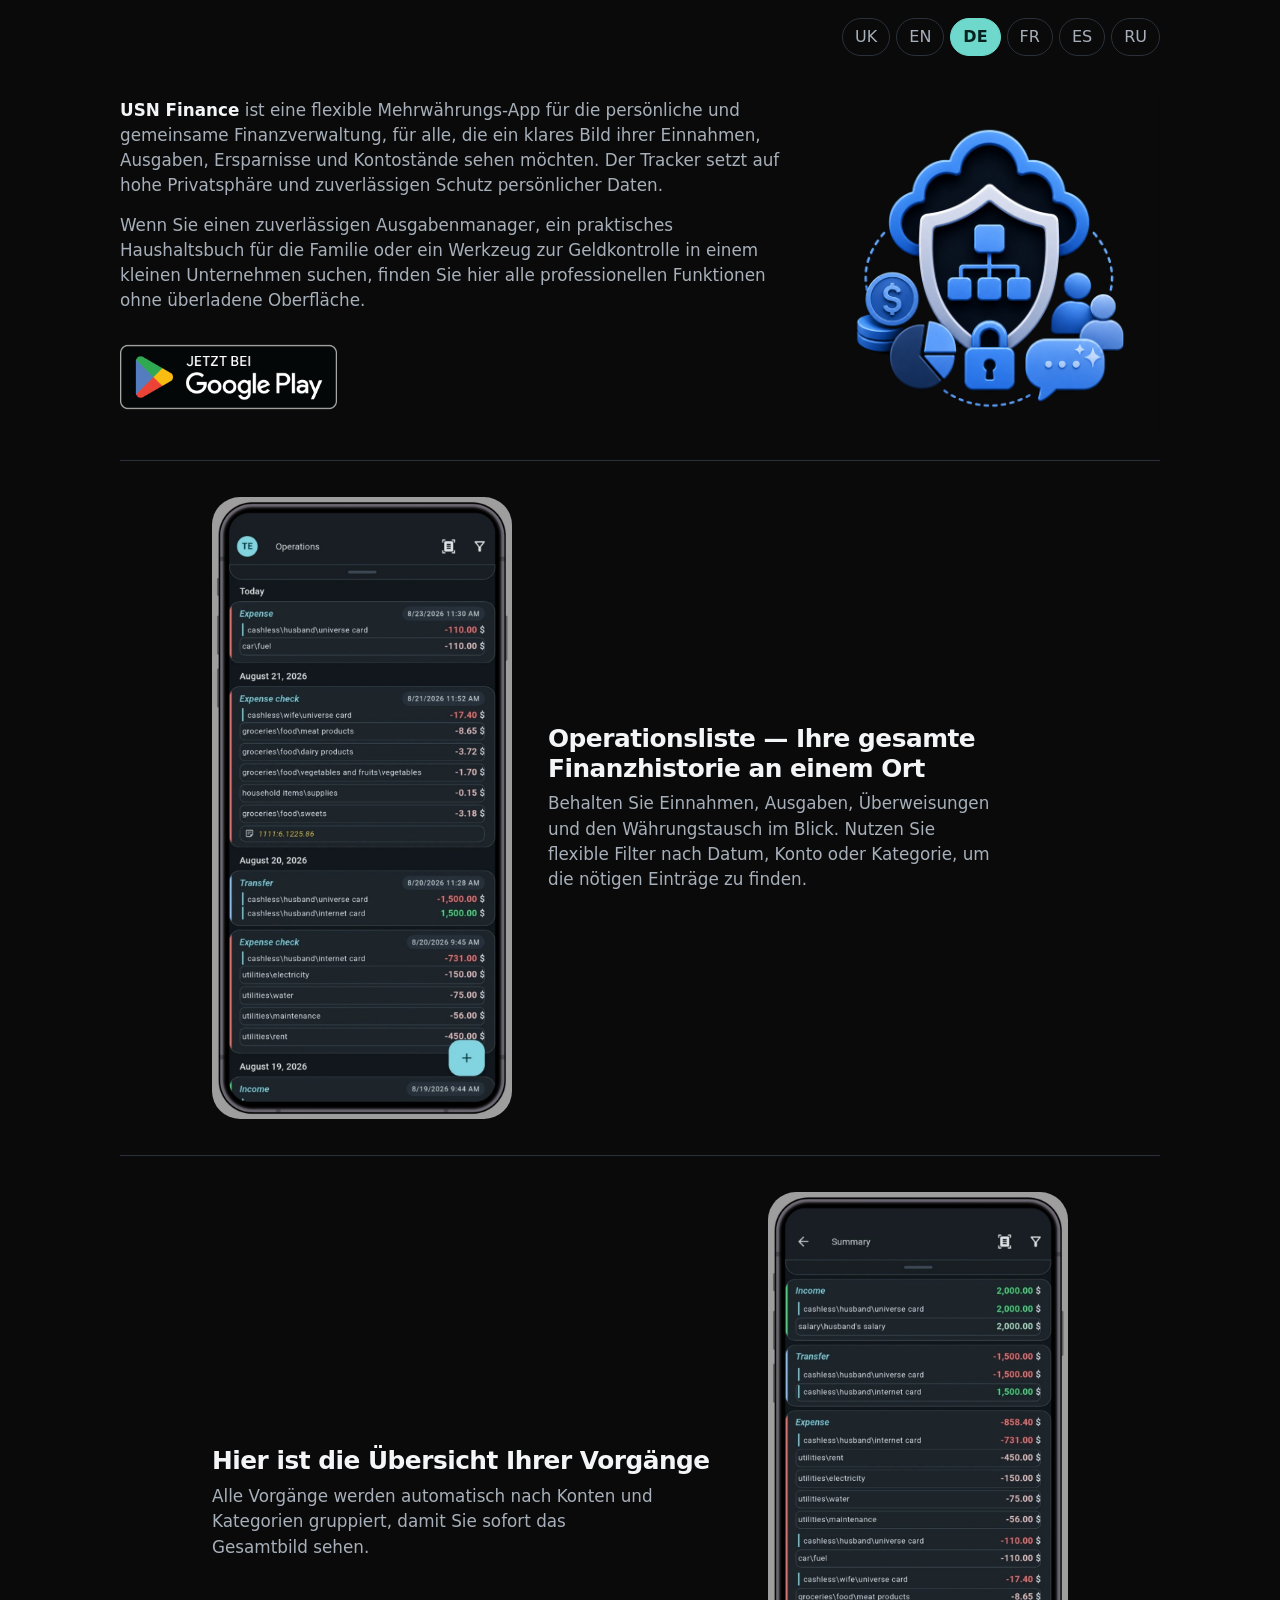
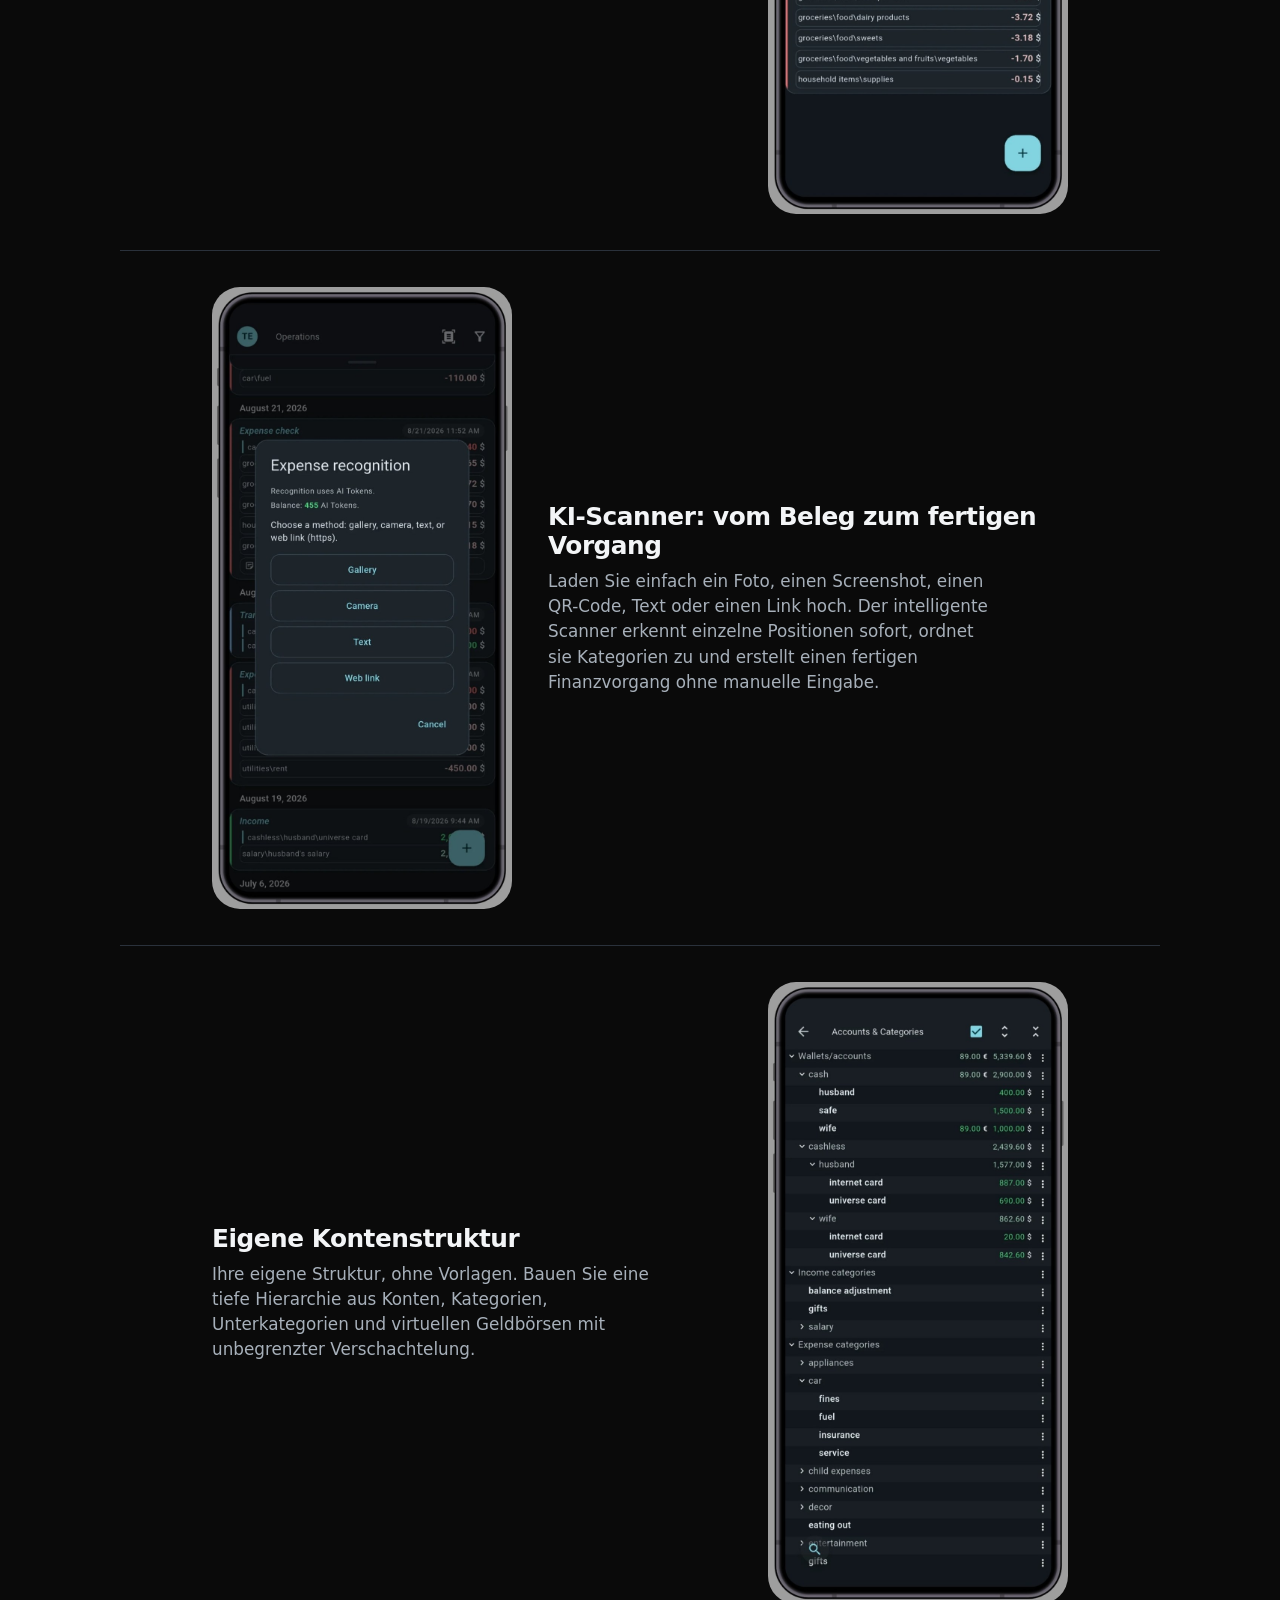
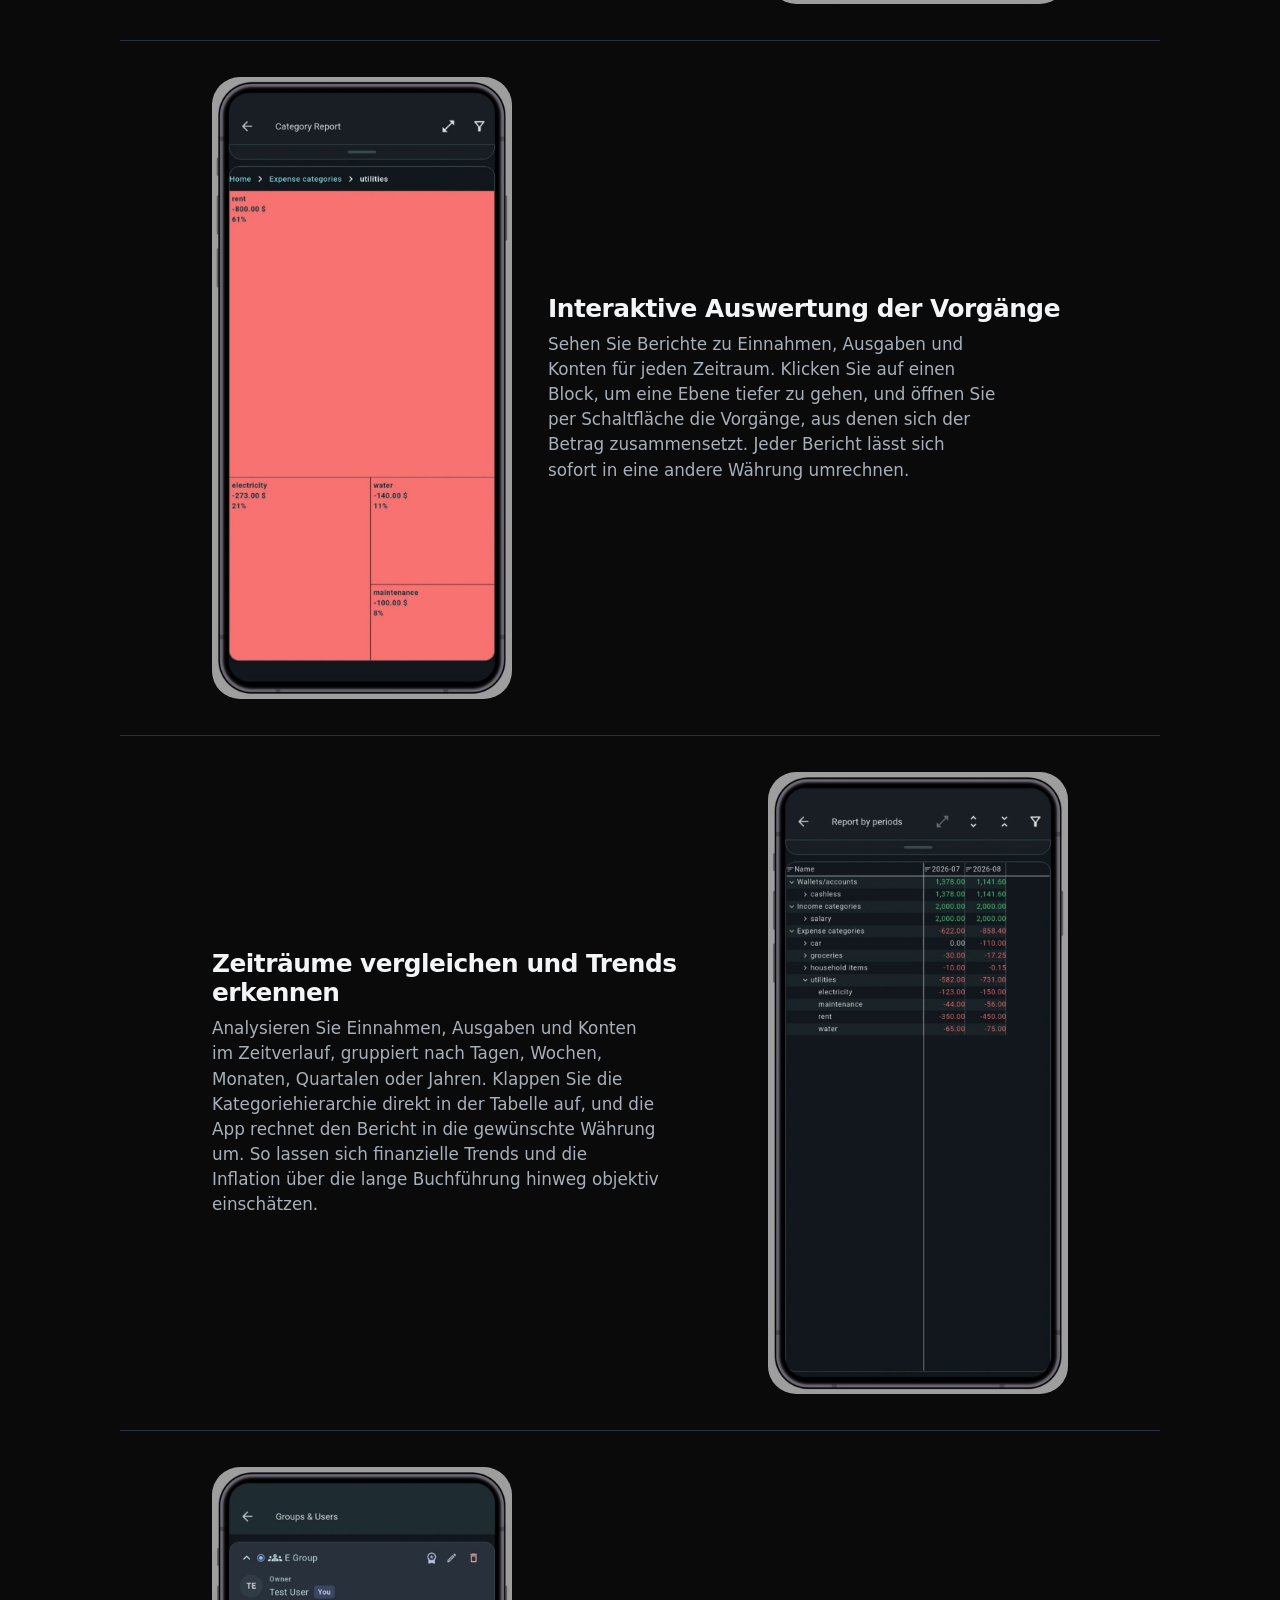
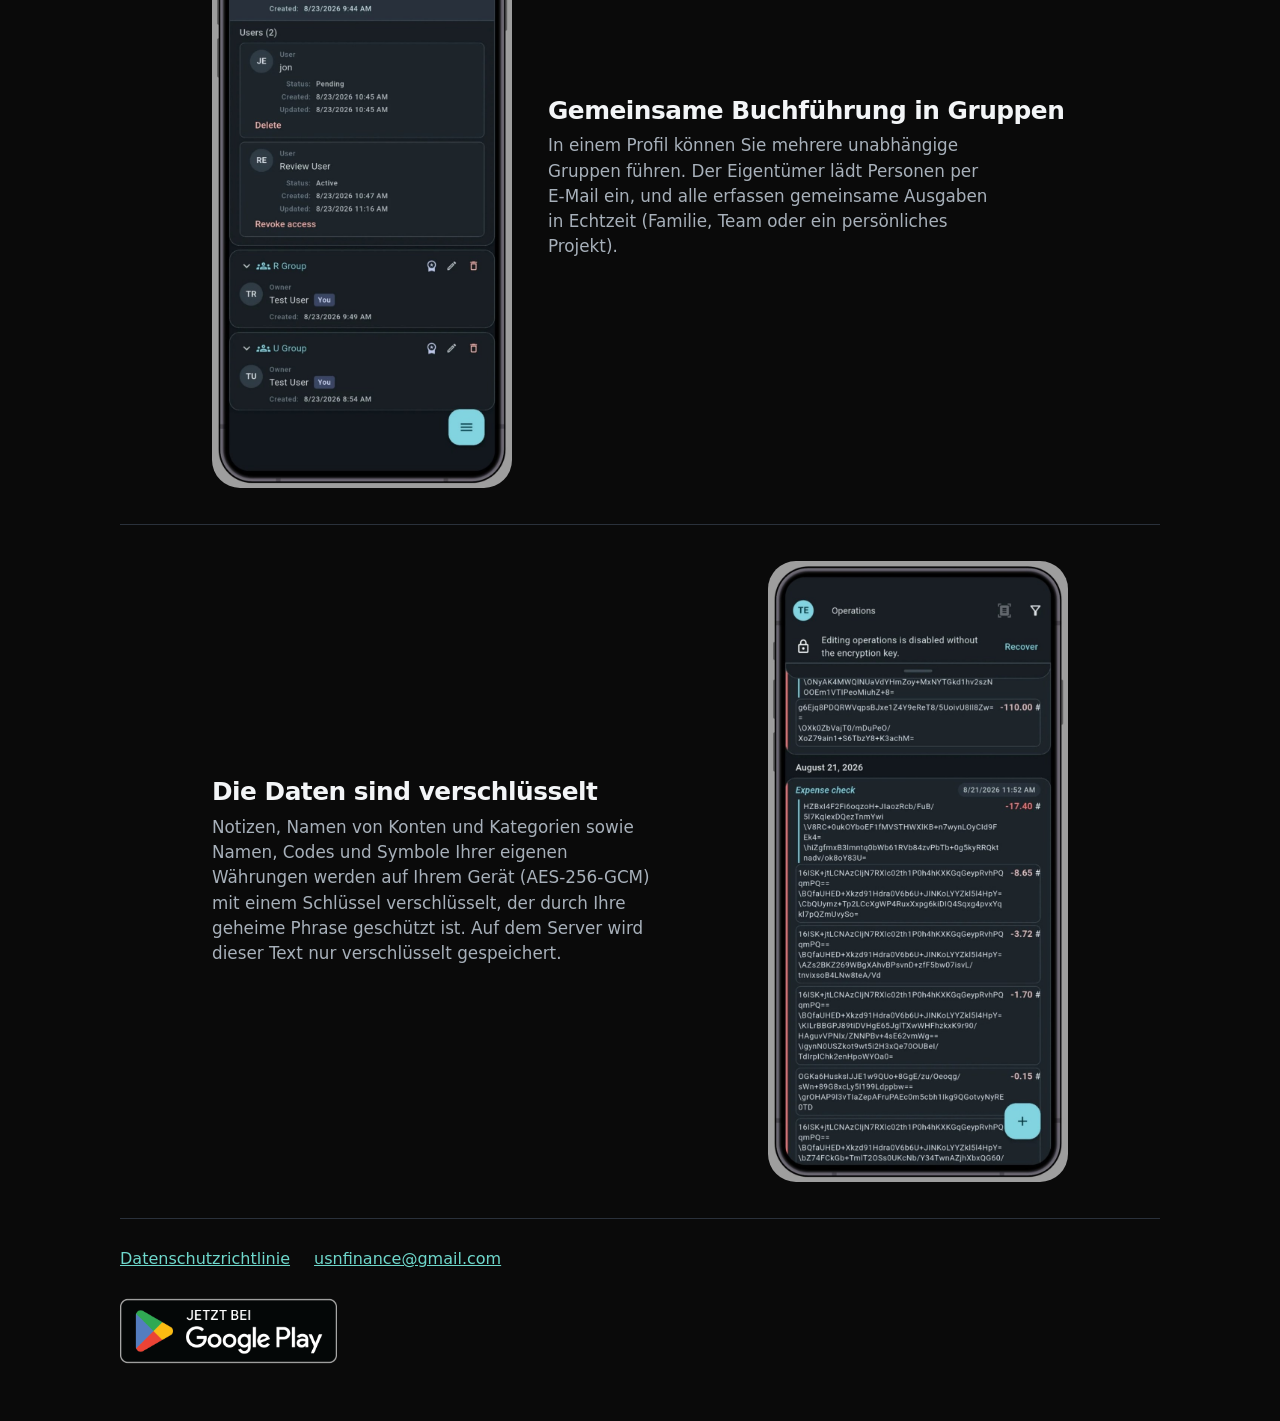
==== de/index.html @ 4d1b4866 "Выложить страницы всех языков и проверку Google. Co-authored-by: Cursor <cursoragent@cursor.com>" ====
<!DOCTYPE html>
<html lang="de">
<head>
  <meta charset="utf-8">
  <meta name="viewport" content="width=device-width, initial-scale=1">
  <title>USN Finance</title>
  <meta name="description" content="USN Finance ist eine App f&#252;r die pers&#246;nliche und gemeinsame Finanzverwaltung.">
  <link rel="canonical" href="https://usnfinance.github.io/de/">
  <link rel="alternate" hreflang="uk" href="https://usnfinance.github.io/uk/">
  <link rel="alternate" hreflang="en" href="https://usnfinance.github.io/en/">
  <link rel="alternate" hreflang="de" href="https://usnfinance.github.io/de/">
  <link rel="alternate" hreflang="fr" href="https://usnfinance.github.io/fr/">
  <link rel="alternate" hreflang="es" href="https://usnfinance.github.io/es/">
  <link rel="alternate" hreflang="ru" href="https://usnfinance.github.io/ru/">
  <link rel="alternate" hreflang="x-default" href="https://usnfinance.github.io/en/">
  <link rel="stylesheet" href="../css/site.css">
</head>
<body>
  <header class="wrap">
    <div class="top-bar">
      <nav class="langs" aria-label="Sprache">
        <a href="../uk/index.html" hreflang="uk" lang="uk">UK</a>
        <a href="../en/index.html" hreflang="en" lang="en">EN</a>
        <a href="../de/index.html" hreflang="de" lang="de" aria-current="page">DE</a>
        <a href="../fr/index.html" hreflang="fr" lang="fr">FR</a>
        <a href="../es/index.html" hreflang="es" lang="es">ES</a>
        <a href="../ru/index.html" hreflang="ru" lang="ru">RU</a>
      </nav>
    </div>
    <div class="hero" id="top">
      <div class="hero-copy">
        <h1><span class="brand">USN Finance</span> <span>ist eine flexible Mehrw&#228;hrungs-App f&#252;r die pers&#246;nliche und gemeinsame Finanzverwaltung, f&#252;r alle, die ein klares Bild ihrer Einnahmen, Ausgaben, Ersparnisse und Kontost&#228;nde sehen m&#246;chten. Der Tracker setzt auf hohe Privatsph&#228;re und zuverl&#228;ssigen Schutz pers&#246;nlicher Daten.</span></h1>
        <p class="lead">Wenn Sie einen zuverl&#228;ssigen Ausgabenmanager, ein praktisches Haushaltsbuch f&#252;r die Familie oder ein Werkzeug zur Geldkontrolle in einem kleinen Unternehmen suchen, finden Sie hier alle professionellen Funktionen ohne &#252;berladene Oberfl&#228;che.</p>
        <a class="store" href="https://play.google.com/store/apps/details?id=com.usn.finance">
          <img src="../images/google-play-de.png" width="646" height="250" alt="Jetzt bei Google Play">
        </a>
      </div>
      <img class="hero-art" src="../images/hero.png" width="720" height="720" alt="">
    </div>
  </header>

  <main class="wrap">
    <!-- Ролик: список операций. Когда ролик готов, впишите id YouTube в data-video. -->
    <article class="feature" data-video="">
      <figure class="shot">
        <img src="../images/01-operations.jpg" width="801" height="1661" alt="Operationsliste — Ihre gesamte Finanzhistorie an einem Ort">
        <button type="button" class="watch" hidden>Ansehen</button>
      </figure>
      <div class="copy">
        <h2>Operationsliste — Ihre gesamte Finanzhistorie an einem Ort</h2>
        <p>Behalten Sie Einnahmen, Ausgaben, &#220;berweisungen und den W&#228;hrungstausch im Blick. Nutzen Sie flexible Filter nach Datum, Konto oder Kategorie, um die n&#246;tigen Eintr&#228;ge zu finden.</p>
      </div>
    </article>

    <!-- Ролик: сводка, куда уходят деньги. -->
    <article class="feature" data-video="">
      <figure class="shot">
        <img src="../images/02-summary.jpg" width="801" height="1661" alt="Hier ist die &#220;bersicht Ihrer Vorg&#228;nge">
        <button type="button" class="watch" hidden>Ansehen</button>
      </figure>
      <div class="copy">
        <h2>Hier ist die &#220;bersicht Ihrer Vorg&#228;nge</h2>
        <p>Alle Vorg&#228;nge werden automatisch nach Konten und Kategorien gruppiert, damit Sie sofort das Gesamtbild sehen.</p>
      </div>
    </article>

    <!-- Ролик: как работает ИИ-сканер чеков. -->
    <article class="feature" data-video="">
      <figure class="shot">
        <img src="../images/03-scanner.jpg" width="801" height="1661" alt="KI-Scanner: vom Beleg zum fertigen Vorgang">
        <button type="button" class="watch" hidden>Ansehen</button>
      </figure>
      <div class="copy">
        <h2>KI-Scanner: vom Beleg zum fertigen Vorgang</h2>
        <p>Laden Sie einfach ein Foto, einen Screenshot, einen QR-Code, Text oder einen Link hoch. Der intelligente Scanner erkennt einzelne Positionen sofort, ordnet sie Kategorien zu und erstellt einen fertigen Finanzvorgang ohne manuelle Eingabe.</p>
      </div>
    </article>

    <!-- Ролик: настройка категорий. -->
    <article class="feature" data-video="">
      <figure class="shot">
        <img src="../images/04-categories.jpg" width="801" height="1661" alt="Eigene Kontenstruktur">
        <button type="button" class="watch" hidden>Ansehen</button>
      </figure>
      <div class="copy">
        <h2>Eigene Kontenstruktur</h2>
        <p>Ihre eigene Struktur, ohne Vorlagen. Bauen Sie eine tiefe Hierarchie aus Konten, Kategorien, Unterkategorien und virtuellen Geldb&#246;rsen mit unbegrenzter Verschachtelung.</p>
      </div>
    </article>

    <!-- Ролик: отчёт по категориям. -->
    <article class="feature" data-video="">
      <figure class="shot">
        <img src="../images/05-category-report.jpg" width="801" height="1661" alt="Interaktive Auswertung der Vorg&#228;nge">
        <button type="button" class="watch" hidden>Ansehen</button>
      </figure>
      <div class="copy">
        <h2>Interaktive Auswertung der Vorg&#228;nge</h2>
        <p>Sehen Sie Berichte zu Einnahmen, Ausgaben und Konten f&#252;r jeden Zeitraum. Klicken Sie auf einen Block, um eine Ebene tiefer zu gehen, und &#246;ffnen Sie per Schaltfl&#228;che die Vorg&#228;nge, aus denen sich der Betrag zusammensetzt. Jeder Bericht l&#228;sst sich sofort in eine andere W&#228;hrung umrechnen.</p>
      </div>
    </article>

    <!-- Ролик: сравнение периодов. -->
    <article class="feature" data-video="">
      <figure class="shot">
        <img src="../images/06-periods.jpg" width="801" height="1661" alt="Zeitr&#228;ume vergleichen und Trends erkennen">
        <button type="button" class="watch" hidden>Ansehen</button>
      </figure>
      <div class="copy">
        <h2>Zeitr&#228;ume vergleichen und Trends erkennen</h2>
        <p>Analysieren Sie Einnahmen, Ausgaben und Konten im Zeitverlauf, gruppiert nach Tagen, Wochen, Monaten, Quartalen oder Jahren. Klappen Sie die Kategoriehierarchie direkt in der Tabelle auf, und die App rechnet den Bericht in die gew&#252;nschte W&#228;hrung um. So lassen sich finanzielle Trends und die Inflation &#252;ber die lange Buchf&#252;hrung hinweg objektiv einsch&#228;tzen.</p>
      </div>
    </article>

    <!-- Ролик: общий учёт в группах. -->
    <article class="feature" data-video="">
      <figure class="shot">
        <img src="../images/07-groups.jpg" width="801" height="1661" alt="Gemeinsame Buchf&#252;hrung in Gruppen">
        <button type="button" class="watch" hidden>Ansehen</button>
      </figure>
      <div class="copy">
        <h2>Gemeinsame Buchf&#252;hrung in Gruppen</h2>
        <p>In einem Profil k&#246;nnen Sie mehrere unabh&#228;ngige Gruppen f&#252;hren. Der Eigent&#252;mer l&#228;dt Personen per E-Mail ein, und alle erfassen gemeinsame Ausgaben in Echtzeit (Familie, Team oder ein pers&#246;nliches Projekt).</p>
      </div>
    </article>

    <!-- Ролик: шифрование данных. -->
    <article class="feature" data-video="">
      <figure class="shot">
        <img src="../images/08-encrypted.jpg" width="801" height="1661" alt="Die Daten sind verschl&#252;sselt">
        <button type="button" class="watch" hidden>Ansehen</button>
      </figure>
      <div class="copy">
        <h2>Die Daten sind verschl&#252;sselt</h2>
        <p>Notizen, Namen von Konten und Kategorien sowie Namen, Codes und Symbole Ihrer eigenen W&#228;hrungen werden auf Ihrem Ger&#228;t (AES-256-GCM) mit einem Schl&#252;ssel verschl&#252;sselt, der durch Ihre geheime Phrase gesch&#252;tzt ist. Auf dem Server wird dieser Text nur verschl&#252;sselt gespeichert.</p>
      </div>
    </article>
  </main>

  <footer class="wrap foot">
    <div class="foot-links">
      <a id="privacy" href="https://usnfinance.github.io/privacy-policy/en.html">Datenschutzrichtlinie</a>
      <a href="mailto:usnfinance@gmail.com">usnfinance@gmail.com</a>
    </div>
    <a class="store" href="https://play.google.com/store/apps/details?id=com.usn.finance">
      <img src="../images/google-play-de.png" width="646" height="250" alt="Jetzt bei Google Play">
    </a>
  </footer>

  <script>
    try { localStorage.setItem("usn-finance-lang", "de"); } catch (error) {}
  </script>
  <script src="../js/site.js"></script>
</body>
</html>
---- css/site.css ----
/* Тёмная страница в цветах приложения. Ролик показывается только после нажатия. */

:root {
  --bg: #0a0a0a;
  --card: #14181e;
  --line: #2a313b;
  --text: #f3f5f7;
  --muted: #a7b0ba;
  --accent: #6fd8cc;
  --accent-ink: #06221e;
}

* {
  box-sizing: border-box;
}

html {
  scroll-behavior: smooth;
}

body {
  margin: 0;
  background: var(--bg);
  color: var(--text);
  font-family: "Segoe UI", system-ui, sans-serif;
  line-height: 1.5;
}

a {
  color: var(--accent);
}

.wrap {
  width: min(1040px, calc(100% - 32px));
  margin: 0 auto;
}

.top-bar {
  display: flex;
  align-items: center;
  justify-content: flex-end;
  gap: 16px;
  padding: 18px 0 8px;
}

.langs {
  display: flex;
  flex-wrap: wrap;
  justify-content: flex-end;
  gap: 6px;
}

.langs a,
.watch,
.store {
  font: inherit;
  cursor: pointer;
}

.langs a {
  border: 1px solid var(--line);
  background: transparent;
  color: var(--muted);
  border-radius: 999px;
  padding: 6px 12px;
  text-decoration: none;
}

.langs a[aria-current="page"] {
  background: var(--accent);
  border-color: var(--accent);
  color: var(--accent-ink);
  font-weight: 700;
}

.hero {
  display: grid;
  grid-template-columns: minmax(0, 1fr) minmax(220px, 340px);
  column-gap: 28px;
  align-items: center;
  padding: 28px 0 28px;
}

.hero h1 {
  margin: 0 0 14px;
  color: var(--muted);
  font-size: 1.05rem;
  line-height: 1.5;
  font-weight: 400;
  letter-spacing: 0;
}

.hero h1 .brand {
  color: var(--text);
  font-weight: 700;
}

.hero .lead {
  margin: 0 0 22px;
  color: var(--muted);
  font-size: 1.05rem;
  line-height: 1.5;
  font-weight: 400;
}

.hero-art {
  display: block;
  width: 100%;
  height: auto;
}

.store {
  display: inline-block;
  line-height: 0;
}

.store img {
  display: block;
  height: 84px;
  width: auto;
}

.watch:hover,
.langs a:hover {
  filter: brightness(1.08);
}

.feature {
  display: grid;
  grid-template-columns: 300px minmax(0, 520px);
  justify-content: center;
  gap: 36px;
  align-items: center;
  padding: 36px 0;
  border-top: 1px solid var(--line);
}

/* У чётных блоков текст слева, снимок справа. Ширина текста та же. */
.feature:nth-child(even) {
  grid-template-columns: minmax(0, 520px) 300px;
}

.feature:nth-child(even) .copy {
  order: -1;
}

.shot {
  margin: 0;
  display: grid;
  justify-items: center;
  gap: 14px;
}

.shot img,
.shot iframe {
  width: min(100%, 300px);
  border-radius: 28px;
  background: #111;
}

.shot img {
  height: auto;
  display: block;
}

.shot iframe {
  aspect-ratio: 9 / 16;
  border: 0;
}

.watch {
  border: 0;
  background: var(--card);
  color: var(--accent);
  border-radius: 999px;
  padding: 10px 16px;
  font-weight: 700;
}

.watch[hidden] {
  display: none;
}

.copy h2 {
  margin: 0 0 8px;
  font-size: 1.55rem;
  letter-spacing: -0.02em;
  line-height: 1.2;
}

.copy p {
  margin: 0;
  color: var(--muted);
  font-size: 1.05rem;
  max-width: 42ch;
}

.foot {
  display: flex;
  flex-direction: column;
  align-items: flex-start;
  gap: 18px;
  padding: 28px 0 48px;
  border-top: 1px solid var(--line);
  color: var(--muted);
}

.foot-links {
  display: flex;
  flex-wrap: wrap;
  gap: 12px 24px;
}

:focus-visible {
  outline: 2px solid var(--accent);
  outline-offset: 3px;
}

@media (max-width: 760px) {
  .feature,
  .feature:nth-child(even) {
    grid-template-columns: 1fr;
  }

  .feature:nth-child(even) .copy,
  .feature:nth-child(even) .shot {
    order: 0;
  }

  .hero {
    grid-template-columns: 1fr;
    padding-top: 28px;
  }

  .hero-art {
    max-width: 280px;
    margin-top: 8px;
  }
}
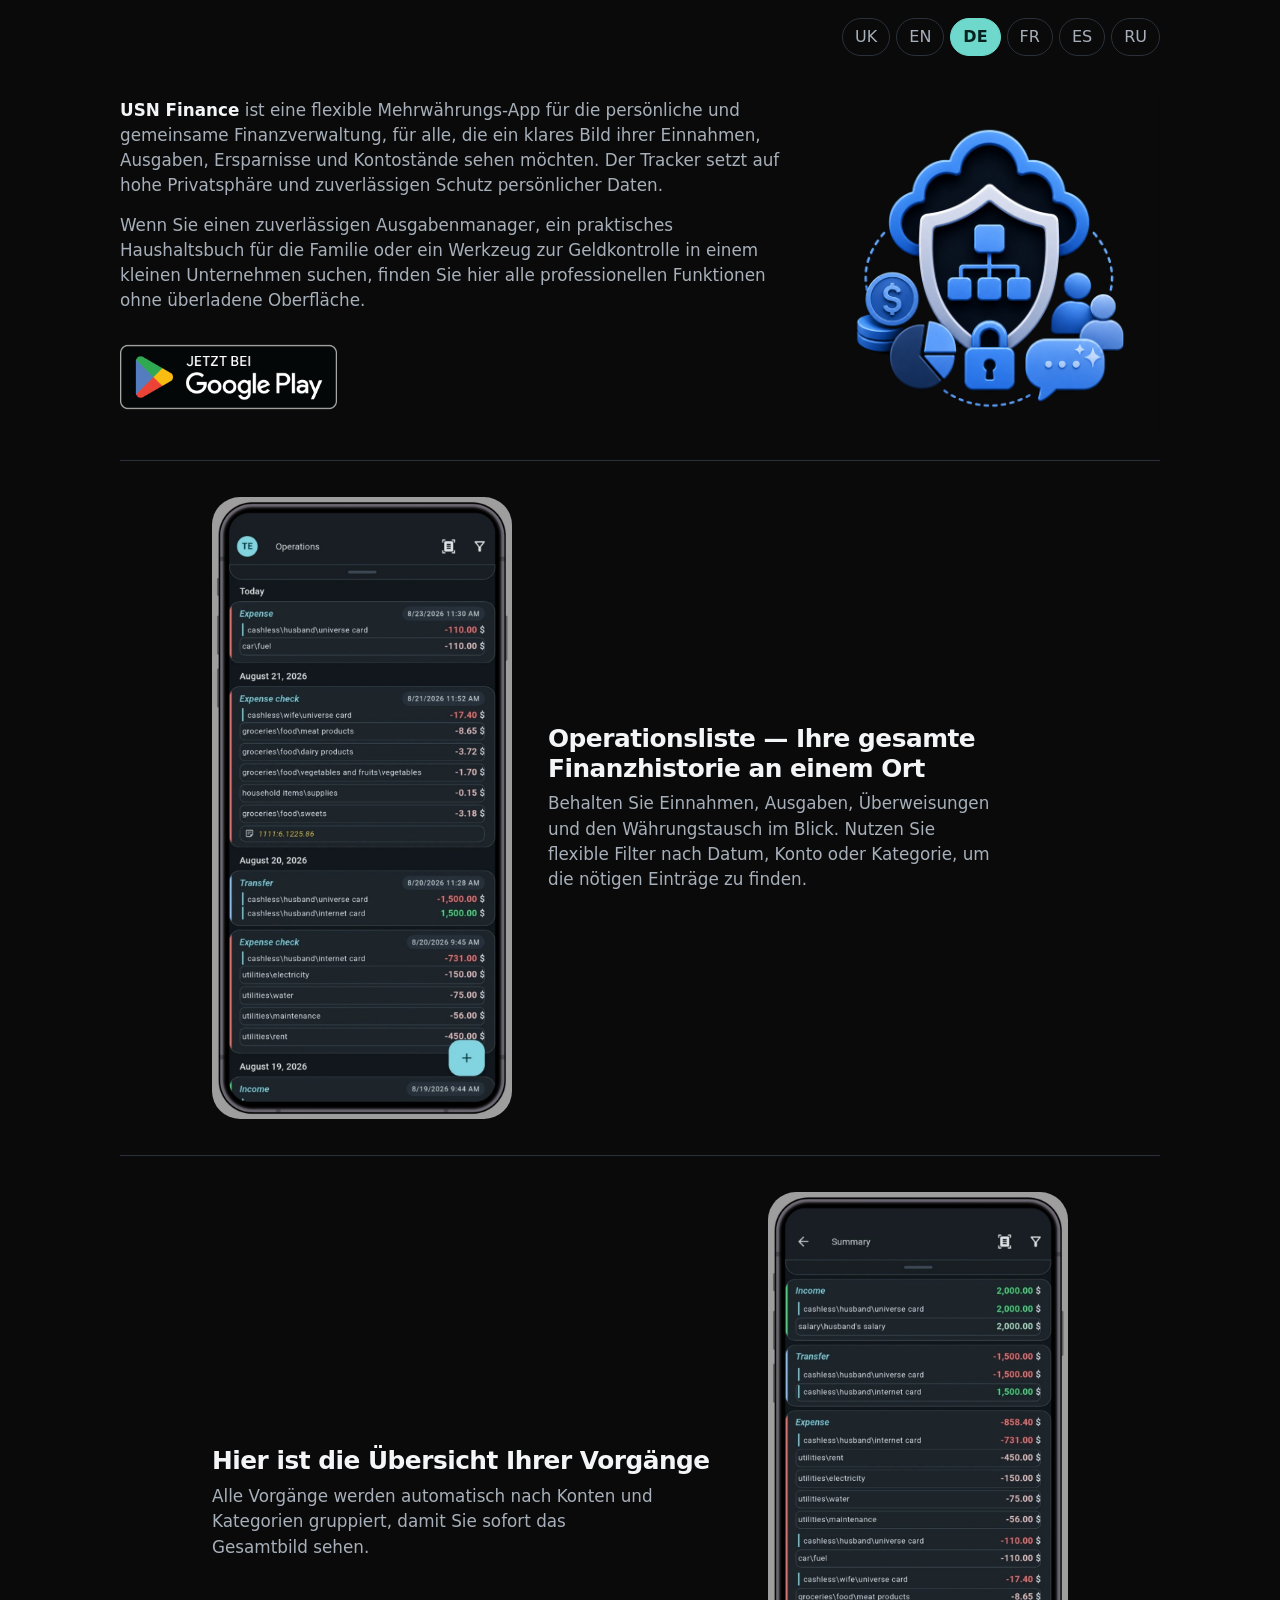
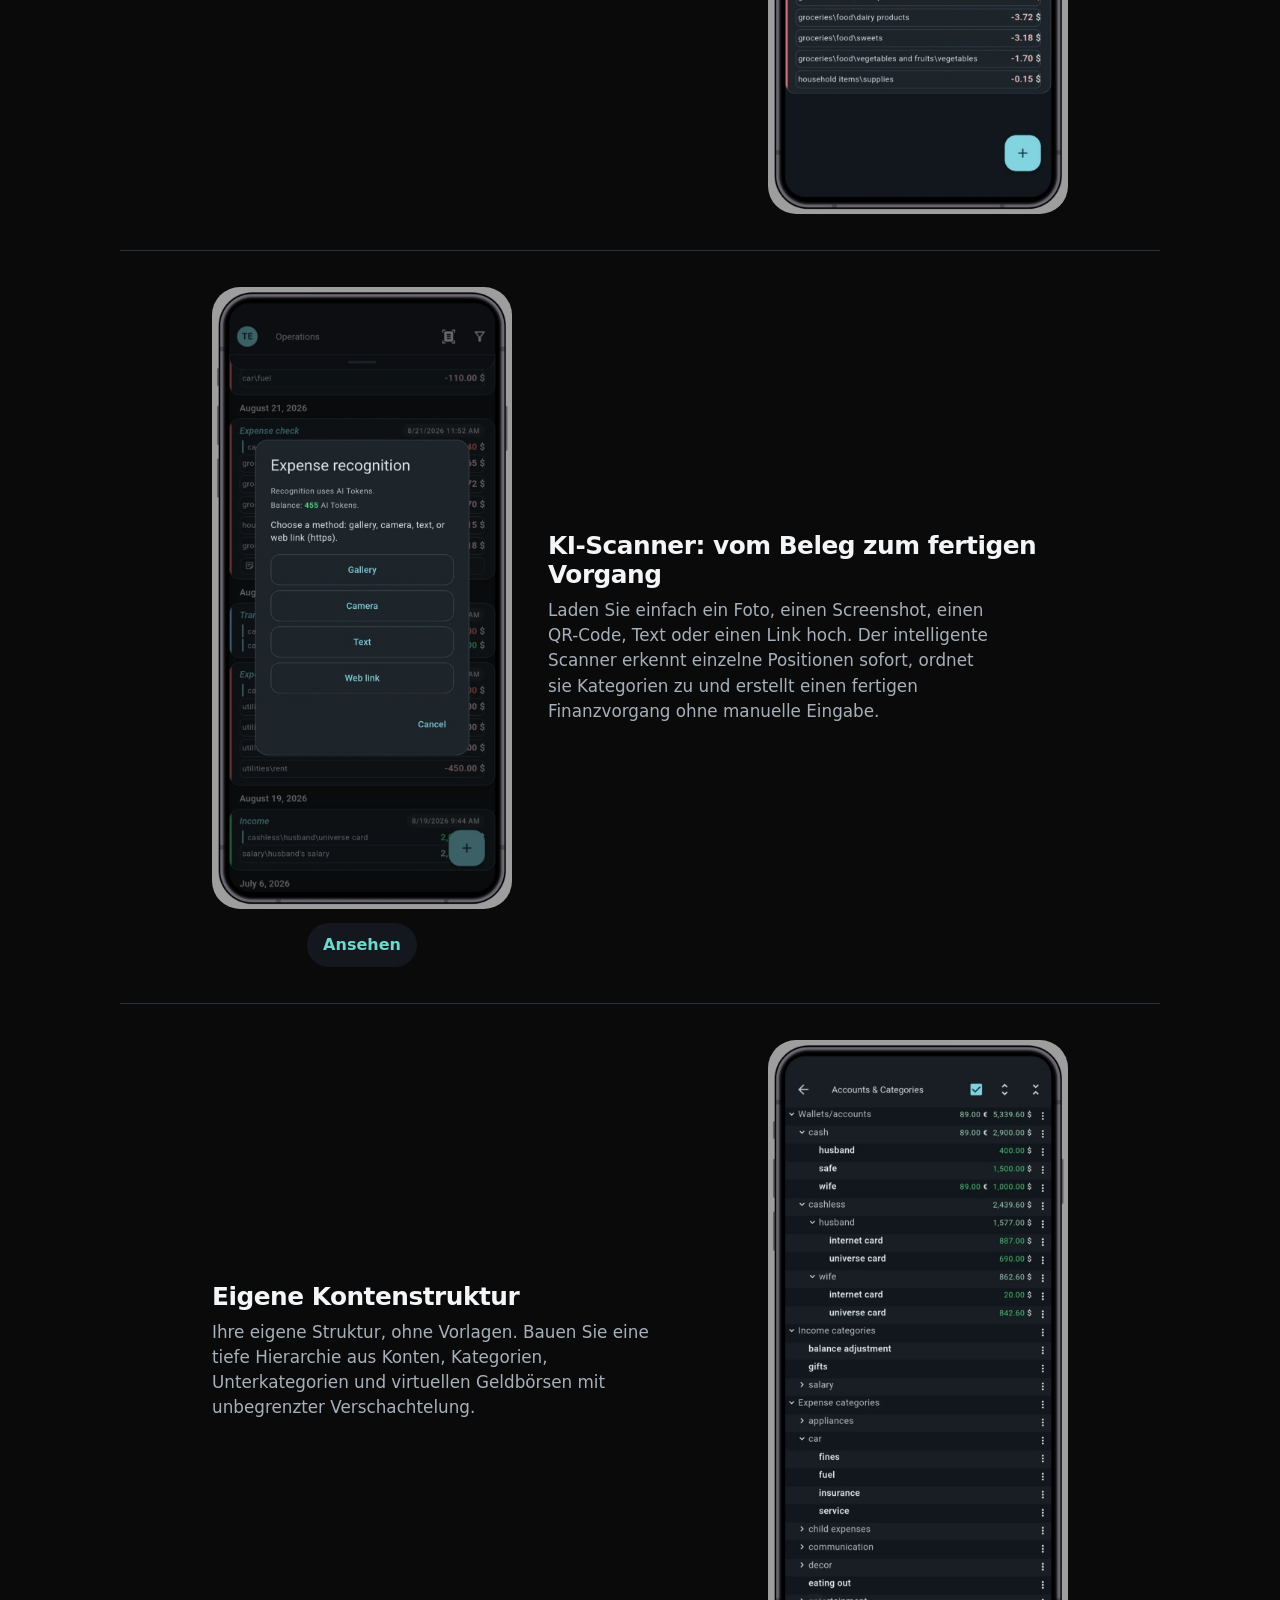
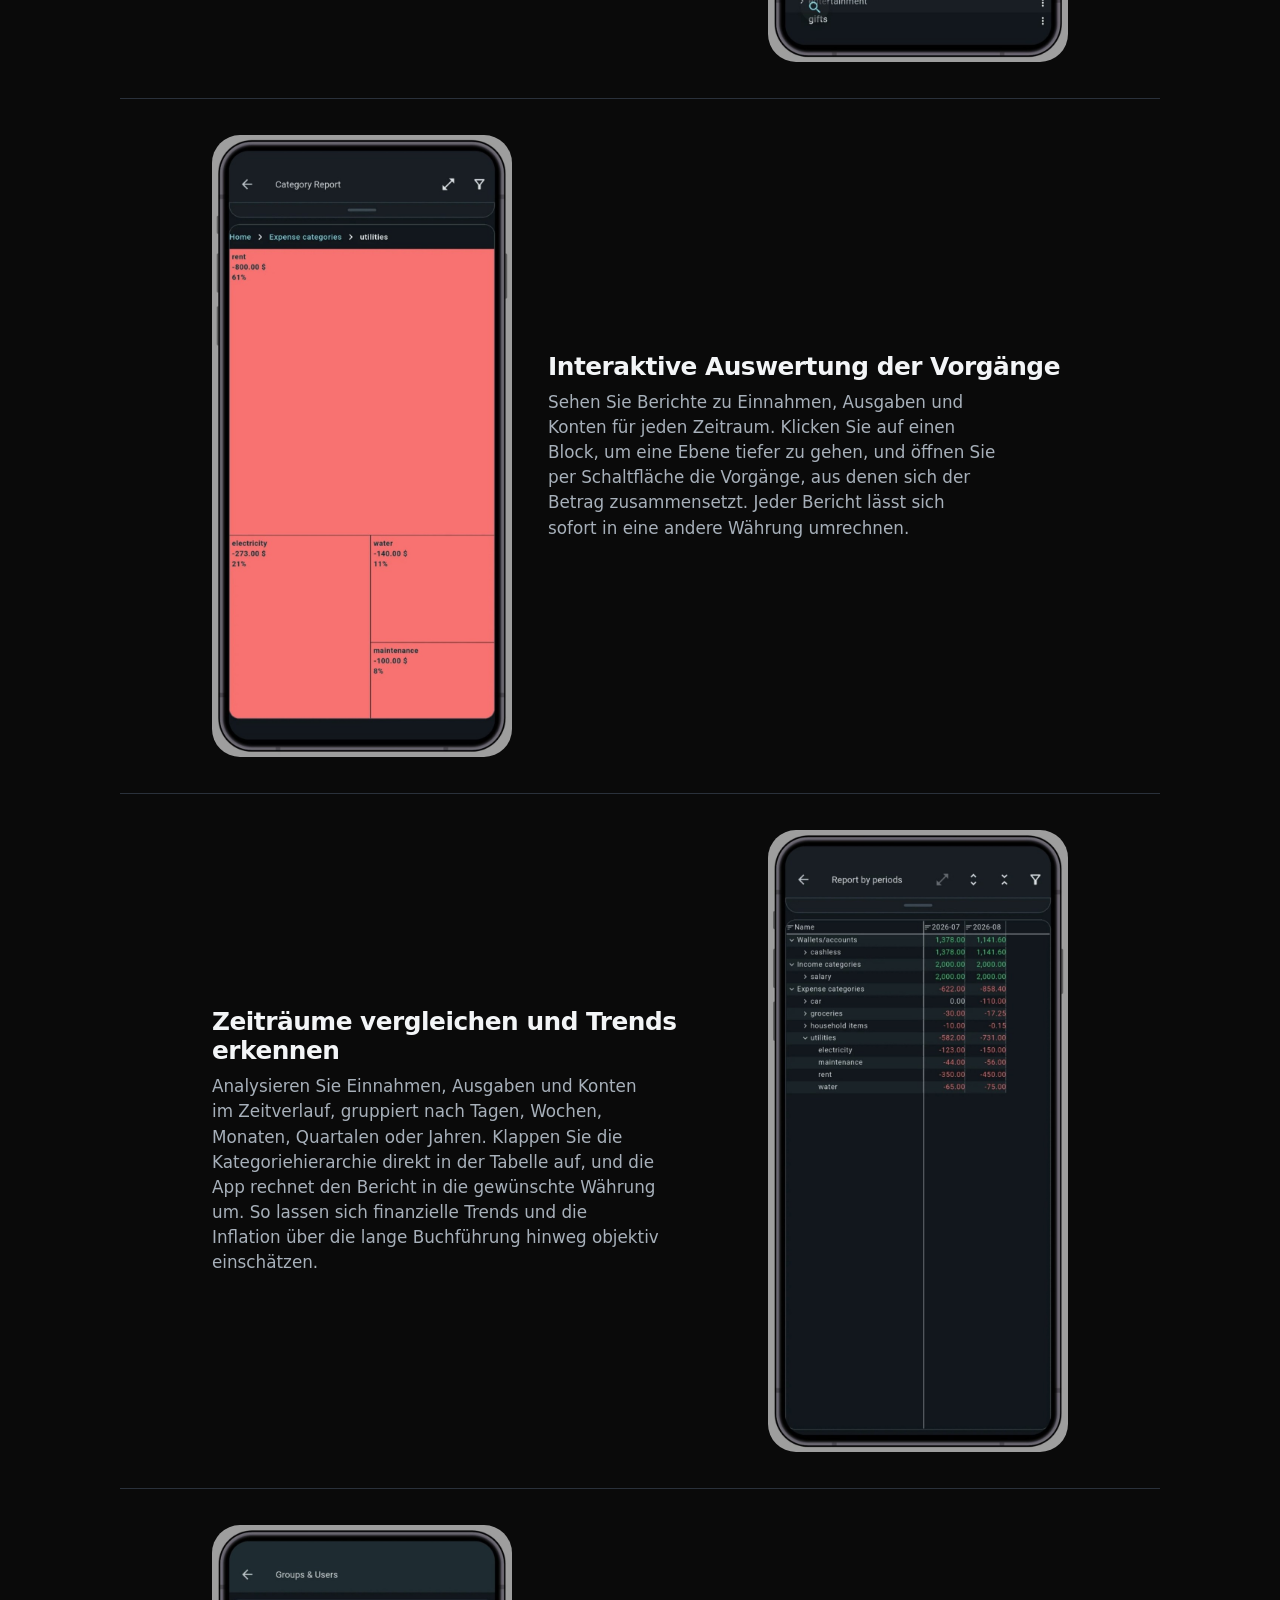
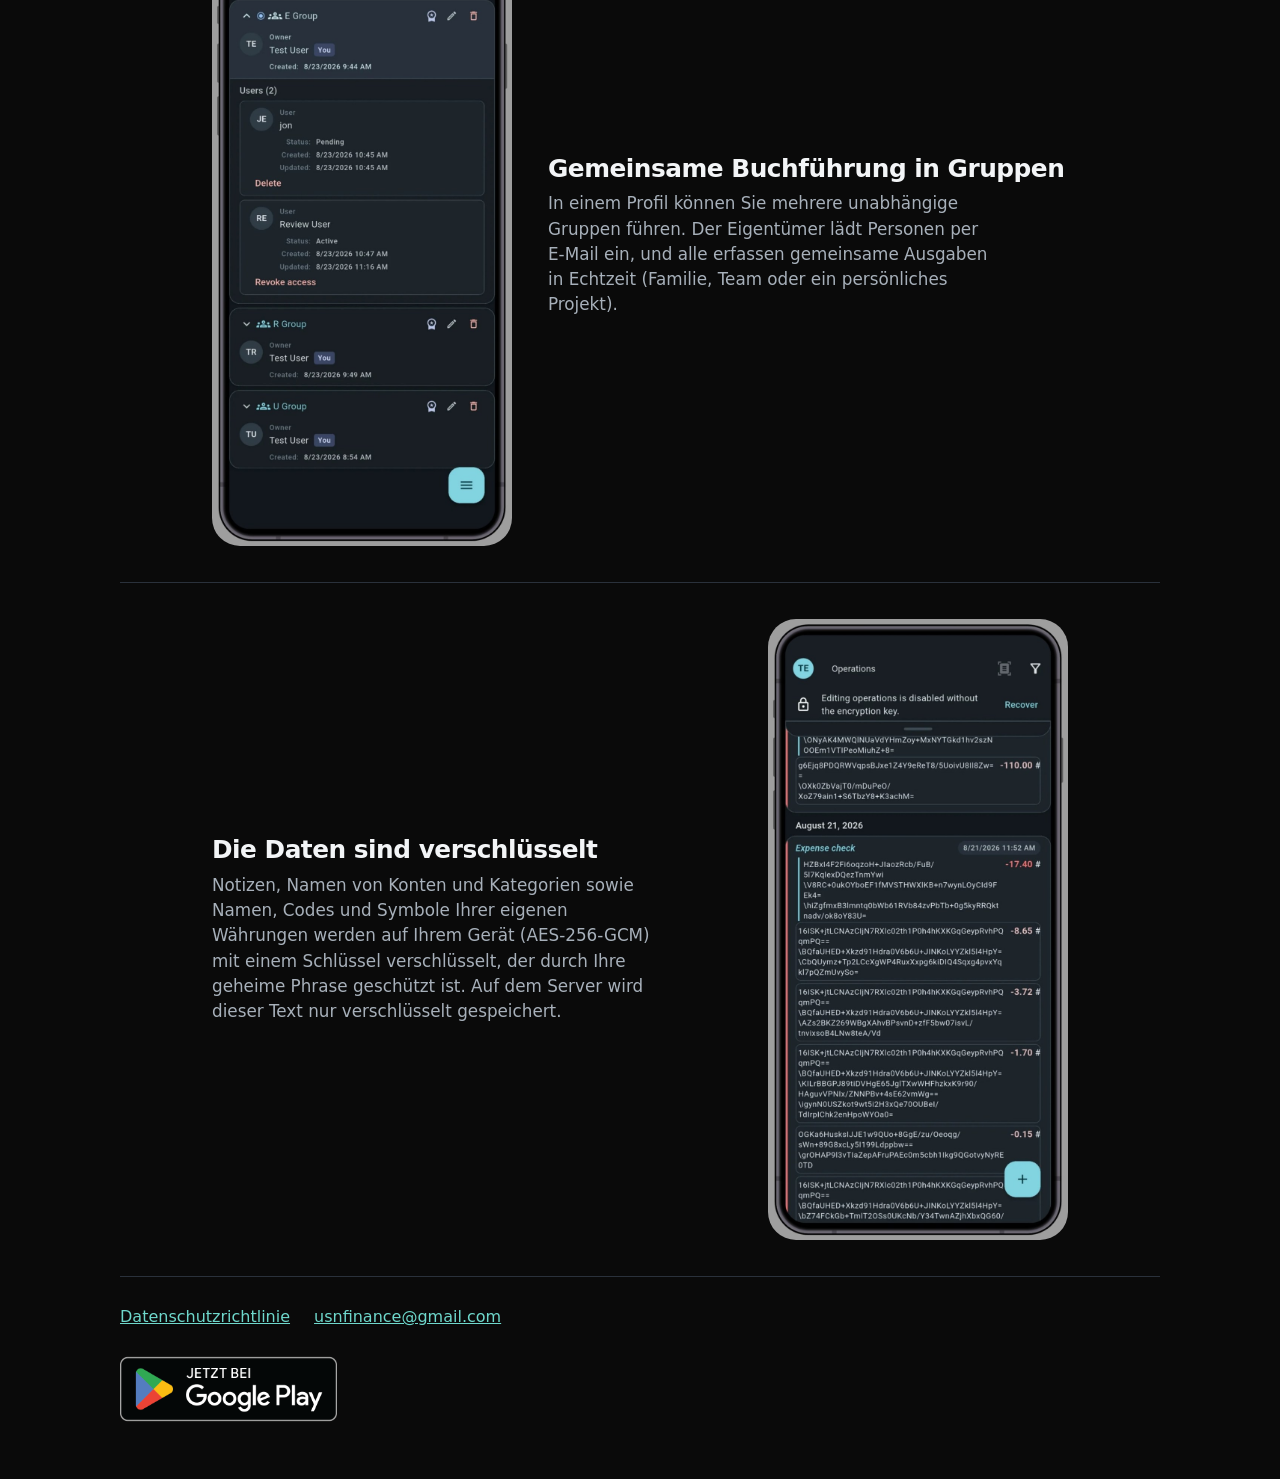
==== commit 203310d0: "Показать ролик сканера на всех языках. Co-authored-by: Cursor <cursoragent@cursor.com>" ====
--- a/de/index.html
+++ b/de/index.html
@@ -65,7 +65,7 @@
     </article>
 
     <!-- Ролик: как работает ИИ-сканер чеков. -->
-    <article class="feature" data-video="">
+    <article class="feature" data-video="TGe1Z2KDi4M">
       <figure class="shot">
         <img src="../images/03-scanner.jpg" width="801" height="1661" alt="KI-Scanner: vom Beleg zum fertigen Vorgang">
         <button type="button" class="watch" hidden>Ansehen</button>
--- a/css/site.css
+++ b/css/site.css
@@ -233,7 +233,9 @@
   }
 
   .hero-art {
+    order: -1;
     max-width: 280px;
-    margin-top: 8px;
-  }
-}
+    margin: 0 auto 8px;
+    justify-self: center;
+  }
+}
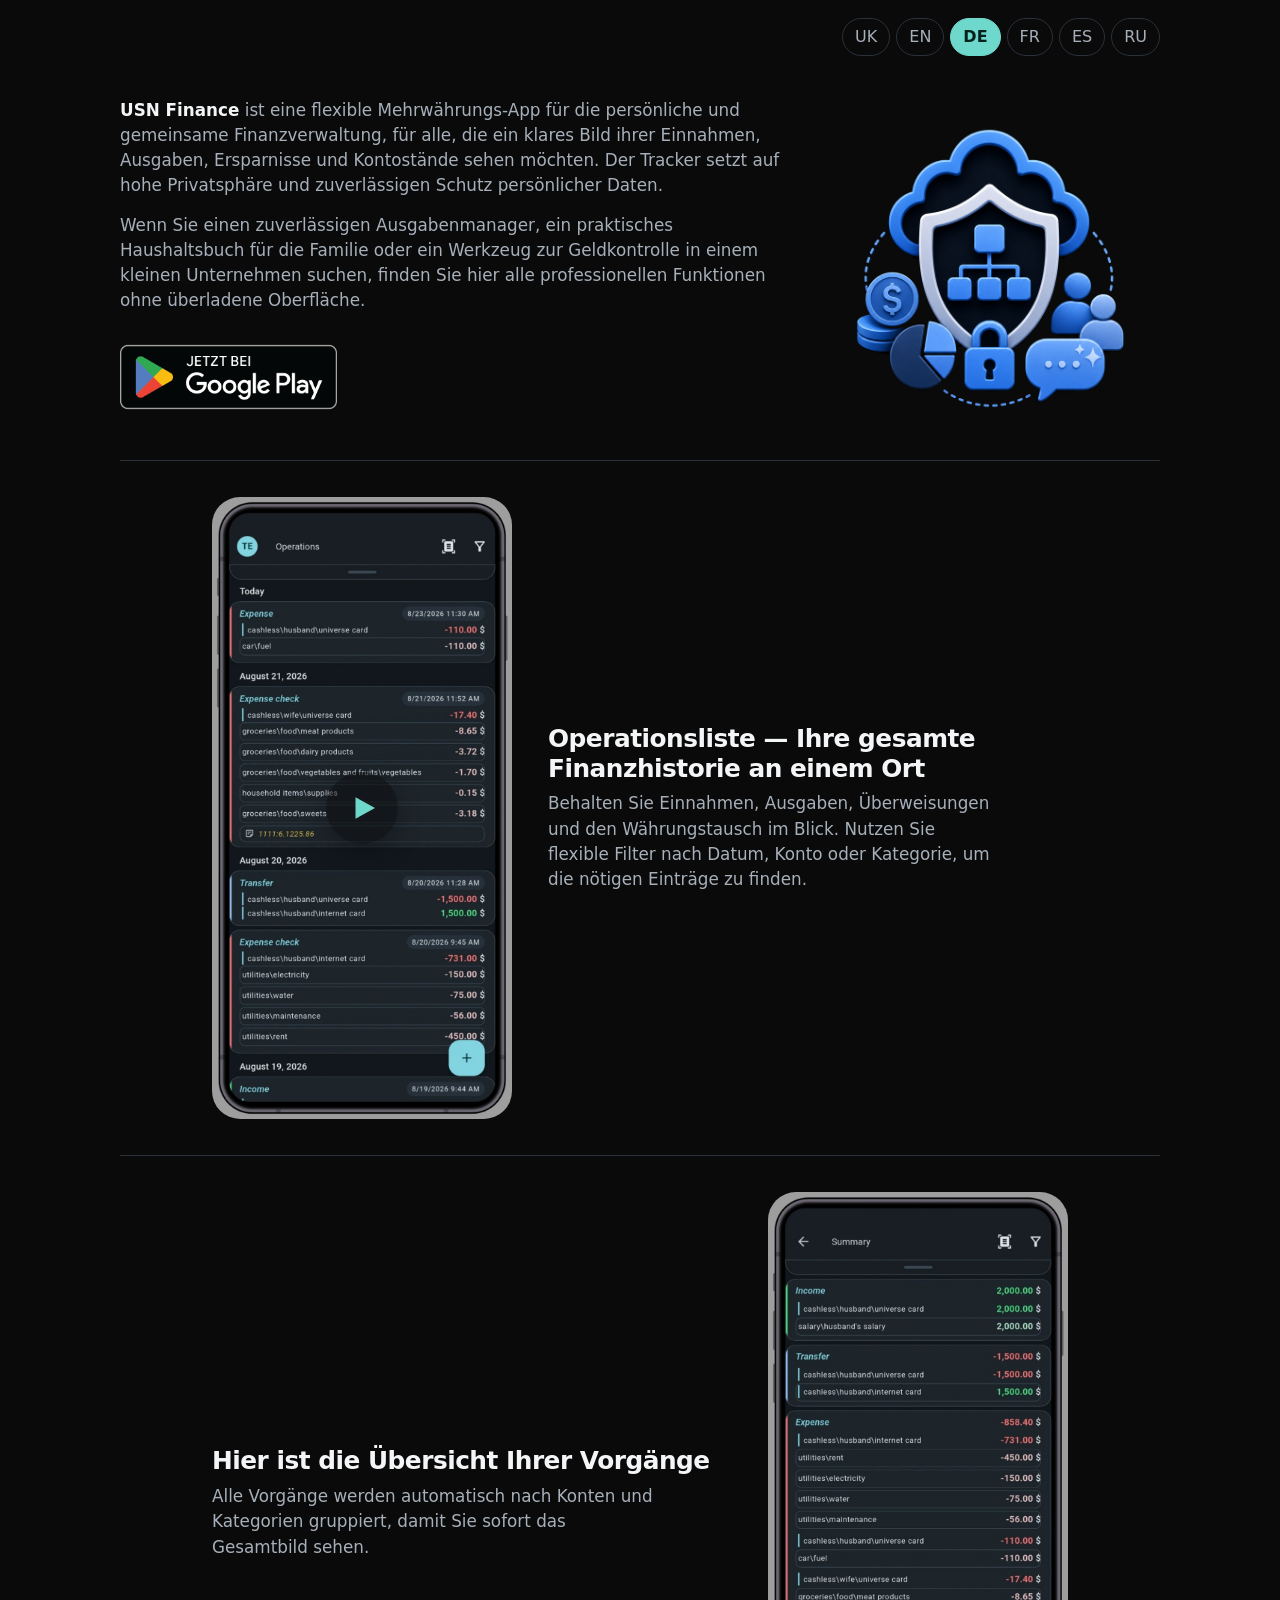
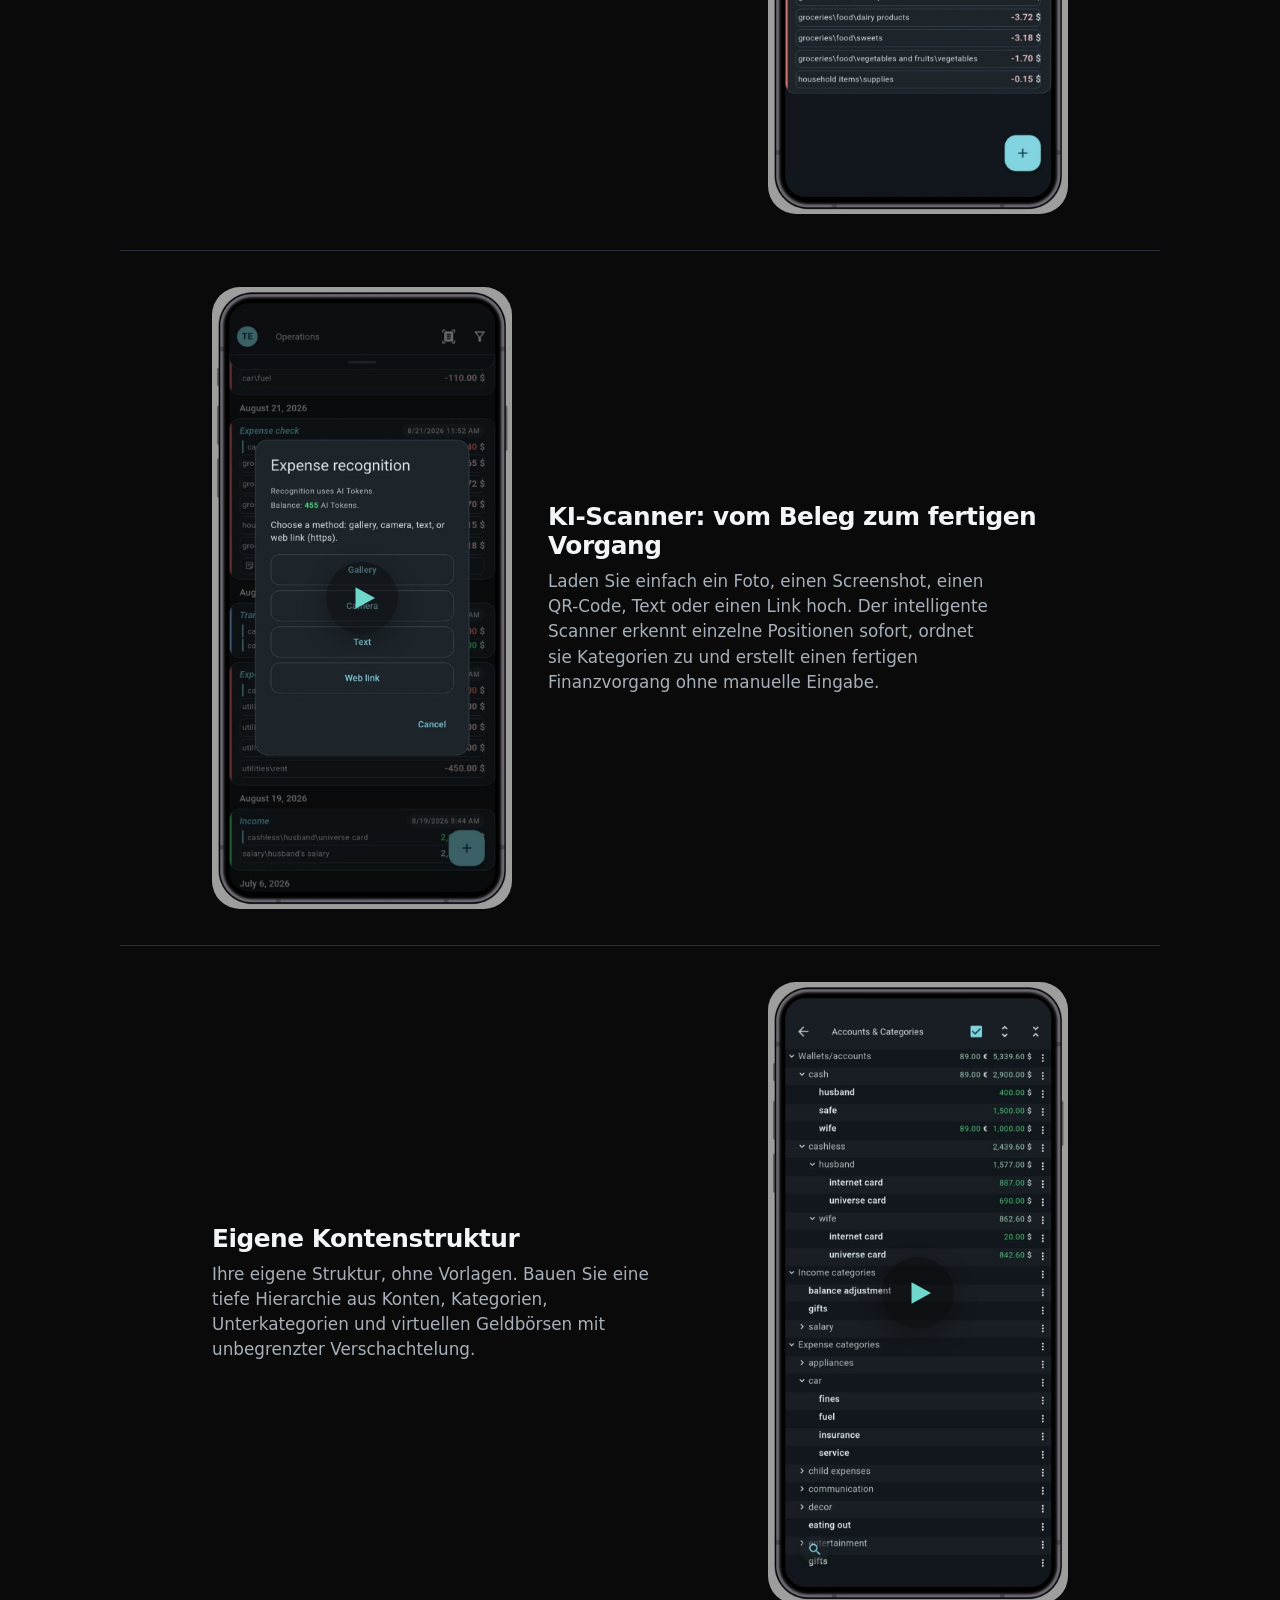
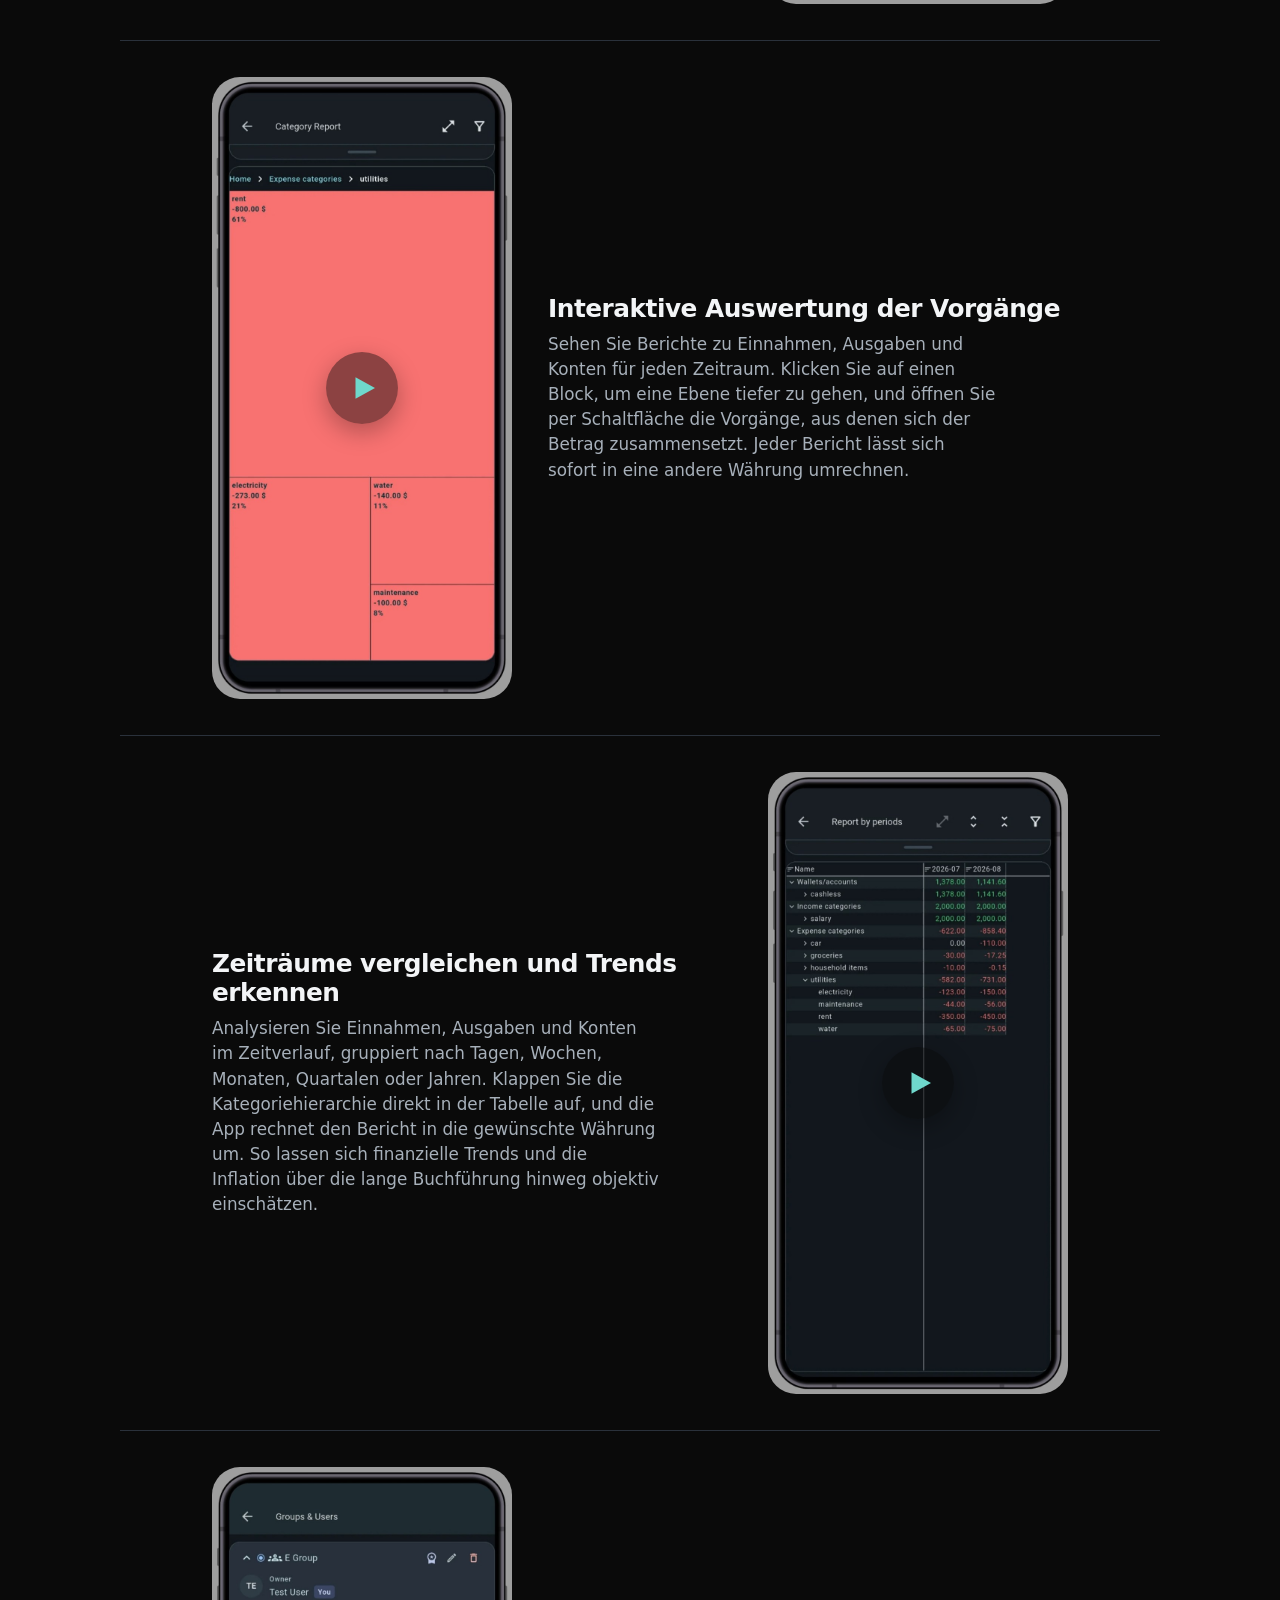
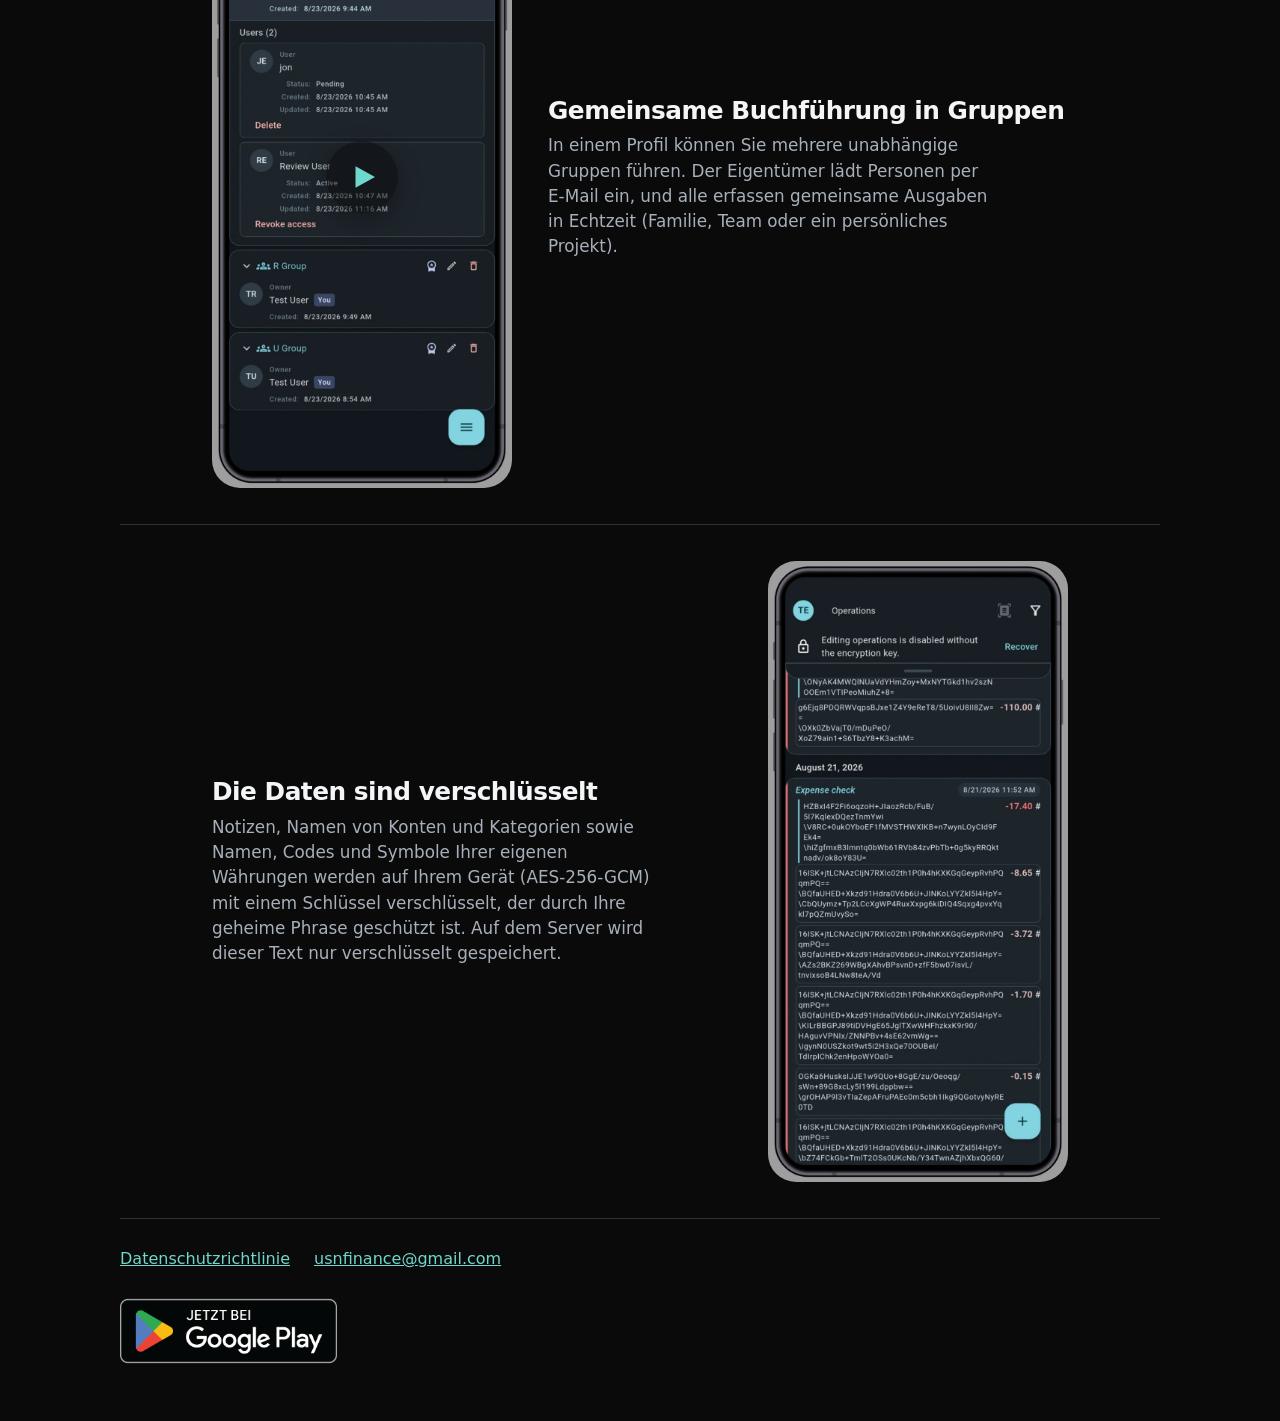
==== commit a1415e6b: "Показать ролики функций на всех языках. Co-authored-by: Cursor <cursoragent@cursor.com>" ====
--- a/de/index.html
+++ b/de/index.html
@@ -41,7 +41,7 @@
 
   <main class="wrap">
     <!-- Ролик: список операций. Когда ролик готов, впишите id YouTube в data-video. -->
-    <article class="feature" data-video="">
+    <article class="feature" data-video="NwLMgtyZtCQ">
       <figure class="shot">
         <img src="../images/01-operations.jpg" width="801" height="1661" alt="Operationsliste — Ihre gesamte Finanzhistorie an einem Ort">
         <button type="button" class="watch" hidden>Ansehen</button>
@@ -77,7 +77,7 @@
     </article>
 
     <!-- Ролик: настройка категорий. -->
-    <article class="feature" data-video="">
+    <article class="feature" data-video="DyD4FyZiW1s">
       <figure class="shot">
         <img src="../images/04-categories.jpg" width="801" height="1661" alt="Eigene Kontenstruktur">
         <button type="button" class="watch" hidden>Ansehen</button>
@@ -89,7 +89,7 @@
     </article>
 
     <!-- Ролик: отчёт по категориям. -->
-    <article class="feature" data-video="">
+    <article class="feature" data-video="eCh2zOSrHOI">
       <figure class="shot">
         <img src="../images/05-category-report.jpg" width="801" height="1661" alt="Interaktive Auswertung der Vorg&#228;nge">
         <button type="button" class="watch" hidden>Ansehen</button>
@@ -101,7 +101,7 @@
     </article>
 
     <!-- Ролик: сравнение периодов. -->
-    <article class="feature" data-video="">
+    <article class="feature" data-video="203kYSJtSRc">
       <figure class="shot">
         <img src="../images/06-periods.jpg" width="801" height="1661" alt="Zeitr&#228;ume vergleichen und Trends erkennen">
         <button type="button" class="watch" hidden>Ansehen</button>
@@ -113,7 +113,7 @@
     </article>
 
     <!-- Ролик: общий учёт в группах. -->
-    <article class="feature" data-video="">
+    <article class="feature" data-video="jdKgpu53qf4">
       <figure class="shot">
         <img src="../images/07-groups.jpg" width="801" height="1661" alt="Gemeinsame Buchf&#252;hrung in Gruppen">
         <button type="button" class="watch" hidden>Ansehen</button>
--- a/css/site.css
+++ b/css/site.css
@@ -145,10 +145,10 @@
 }
 
 .shot {
+  position: relative;
   margin: 0;
   display: grid;
   justify-items: center;
-  gap: 14px;
 }
 
 .shot img,
@@ -169,12 +169,25 @@
 }
 
 .watch {
+  position: absolute;
+  top: 50%;
+  left: 50%;
+  z-index: 1;
+  transform: translate(-50%, -50%);
+  width: 72px;
+  height: 72px;
+  padding: 0;
   border: 0;
-  background: var(--card);
-  color: var(--accent);
-  border-radius: 999px;
-  padding: 10px 16px;
-  font-weight: 700;
+  border-radius: 50%;
+  background-color: rgb(10 10 10 / 45%);
+  background-image: url("data:image/svg+xml,%3Csvg xmlns='http://www.w3.org/2000/svg' viewBox='0 0 24 24'%3E%3Cpolygon points='6,2 24,12 6,22' fill='%236fd8cc'/%3E%3C/svg%3E");
+  background-repeat: no-repeat;
+  background-position: center;
+  background-size: 26px 26px;
+  box-shadow: 0 8px 24px rgb(0 0 0 / 28%);
+  cursor: pointer;
+  font-size: 0;
+  line-height: 0;
 }
 
 .watch[hidden] {
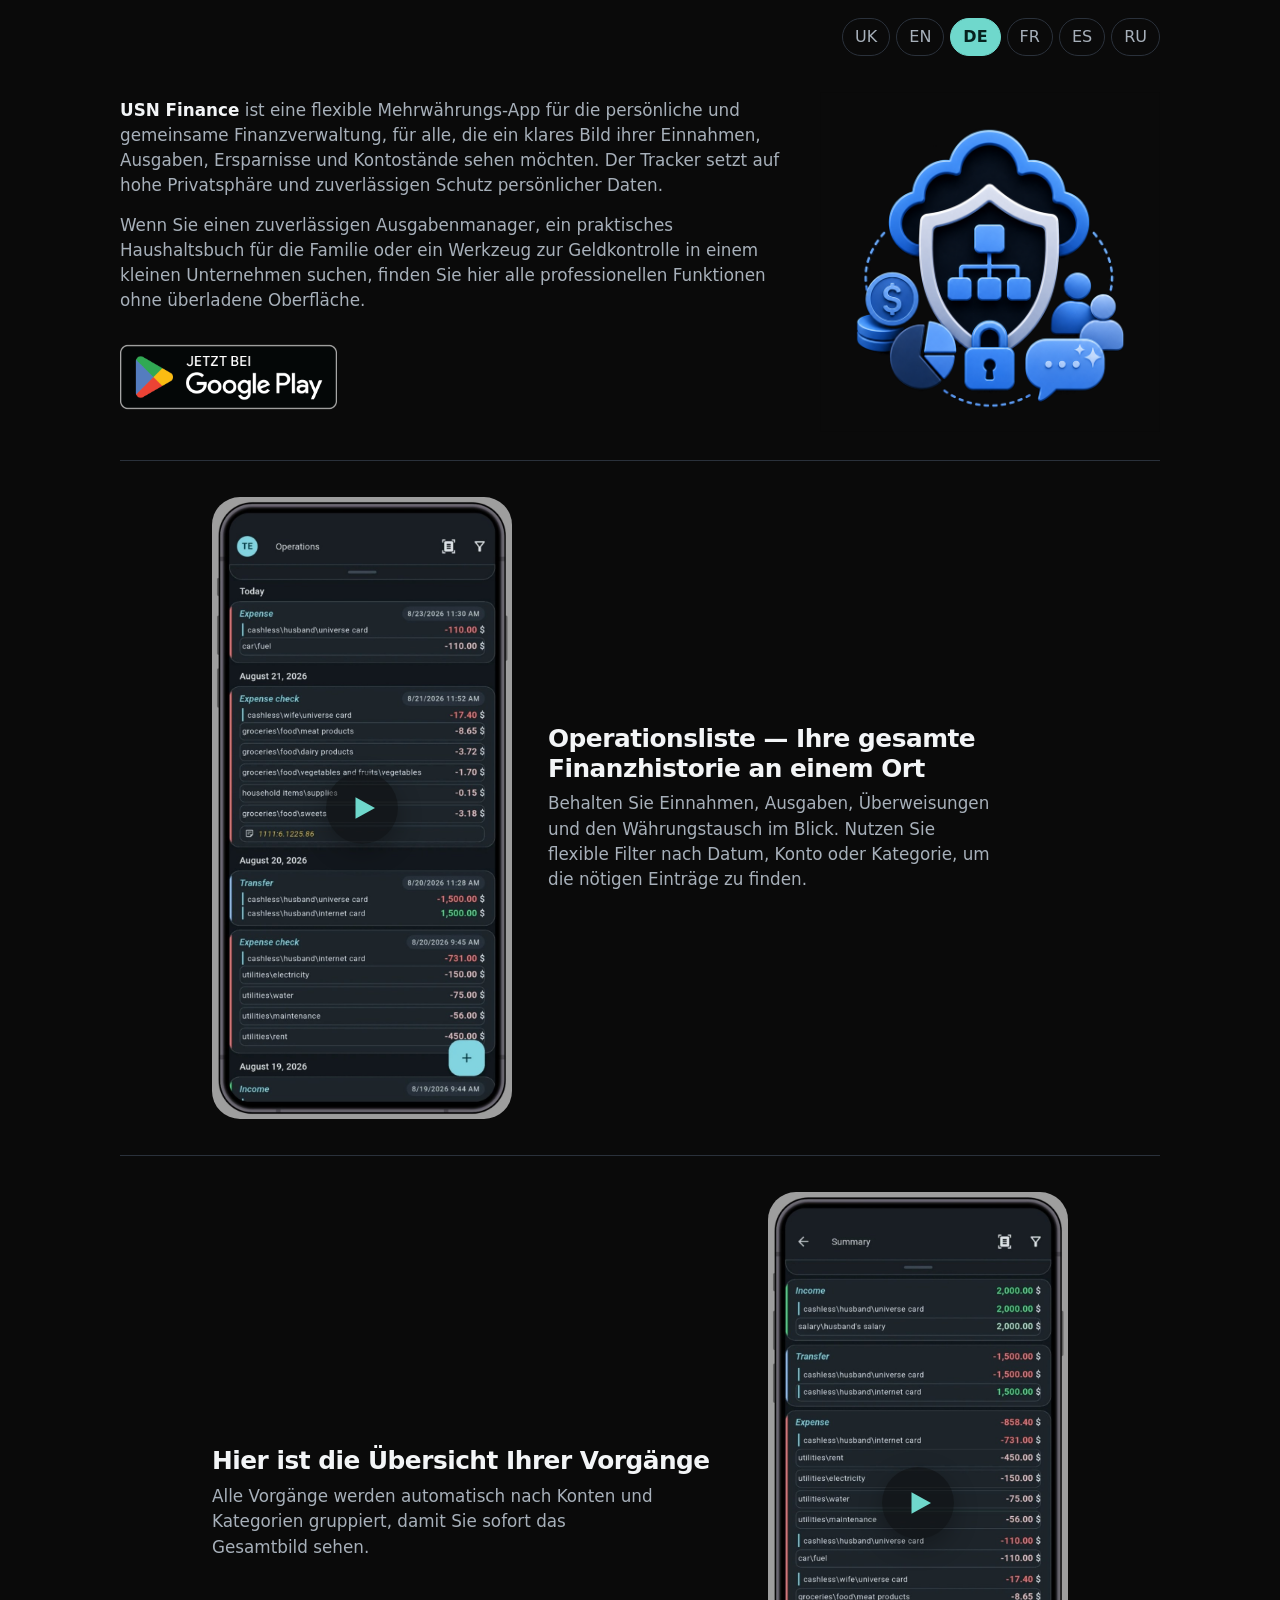
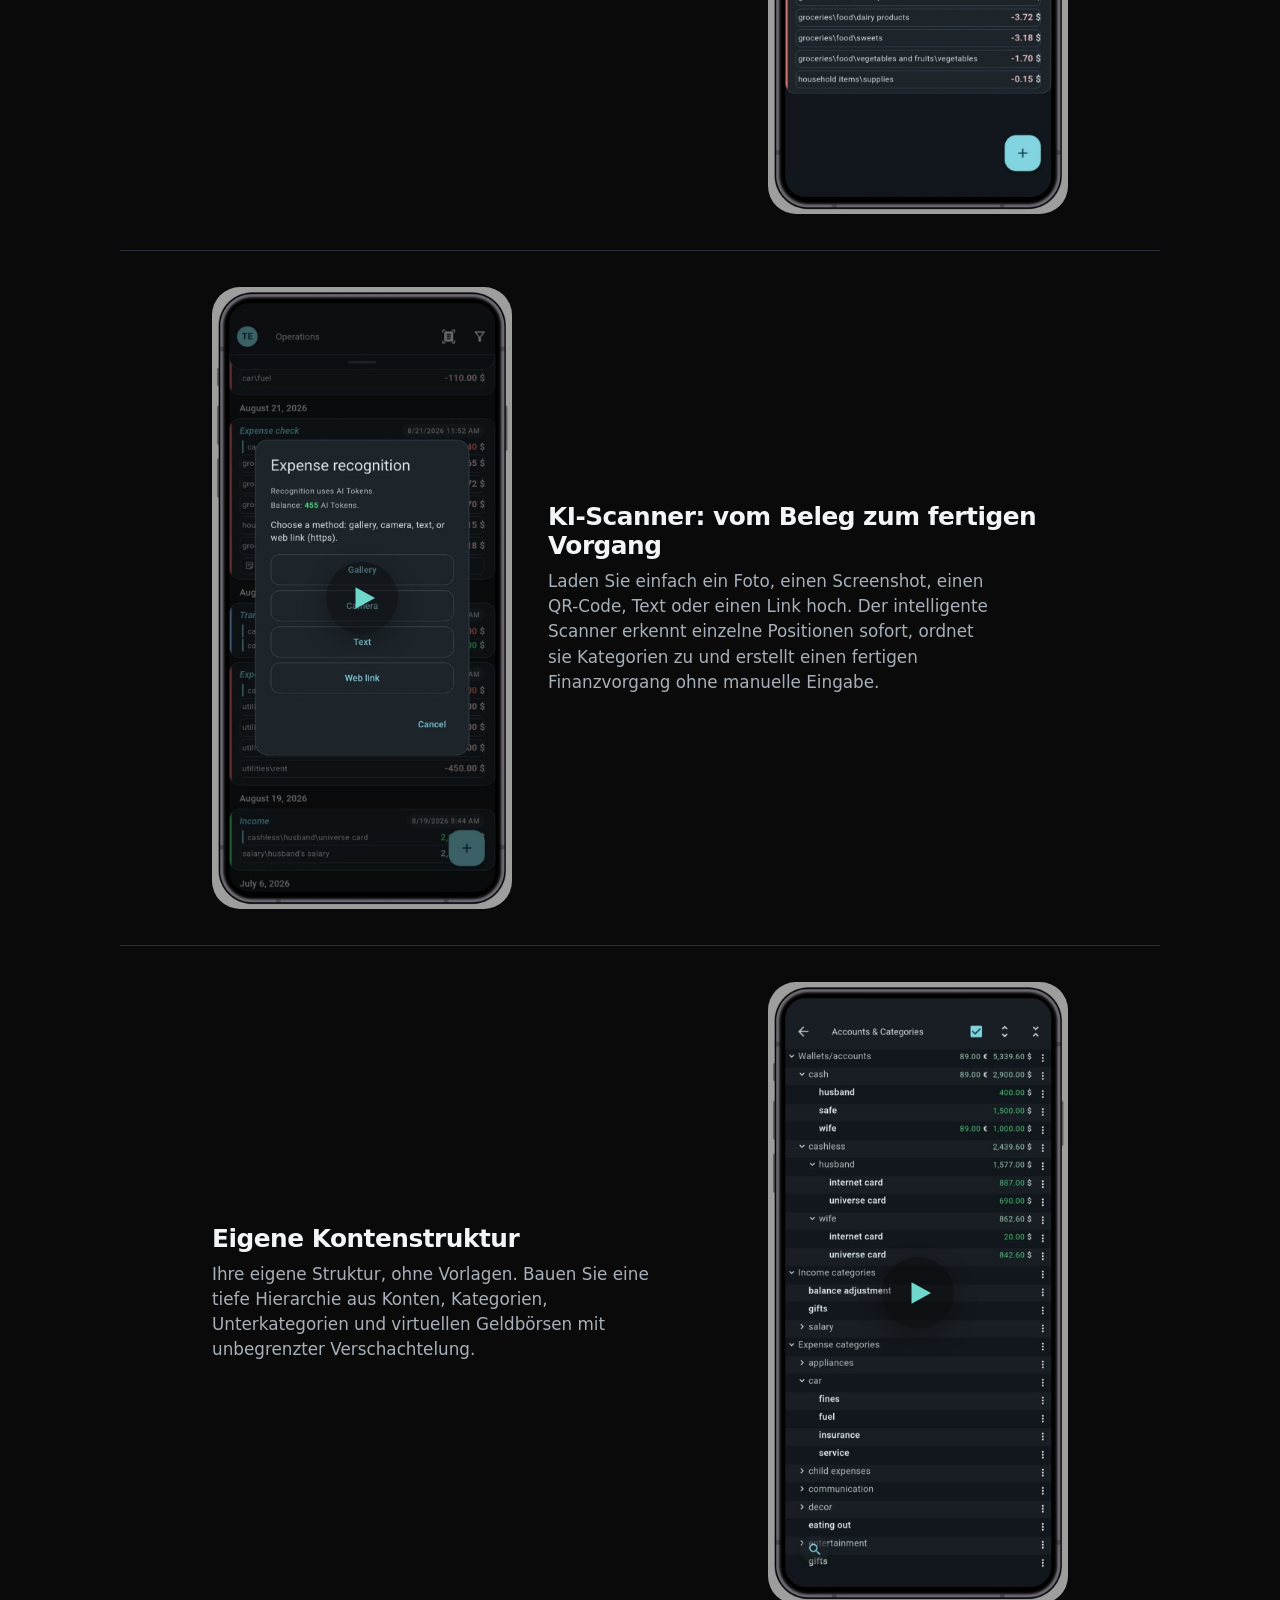
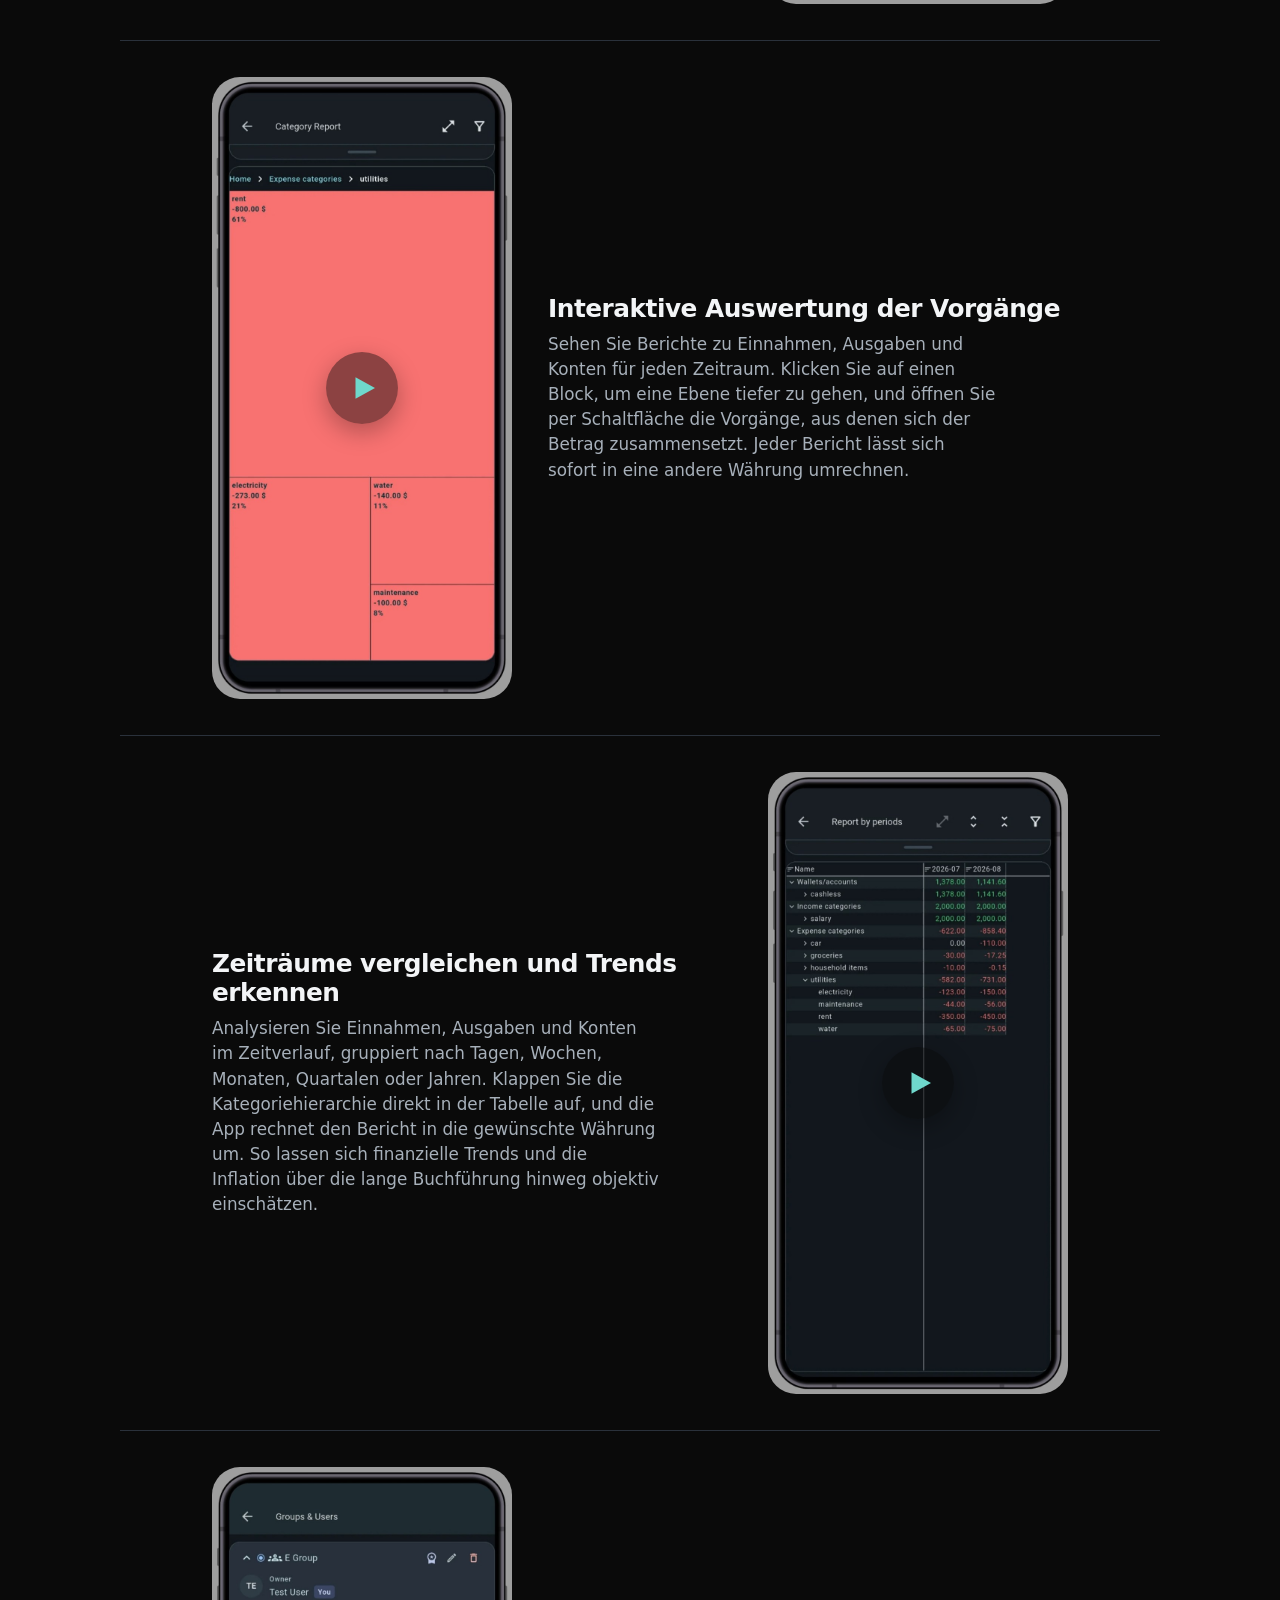
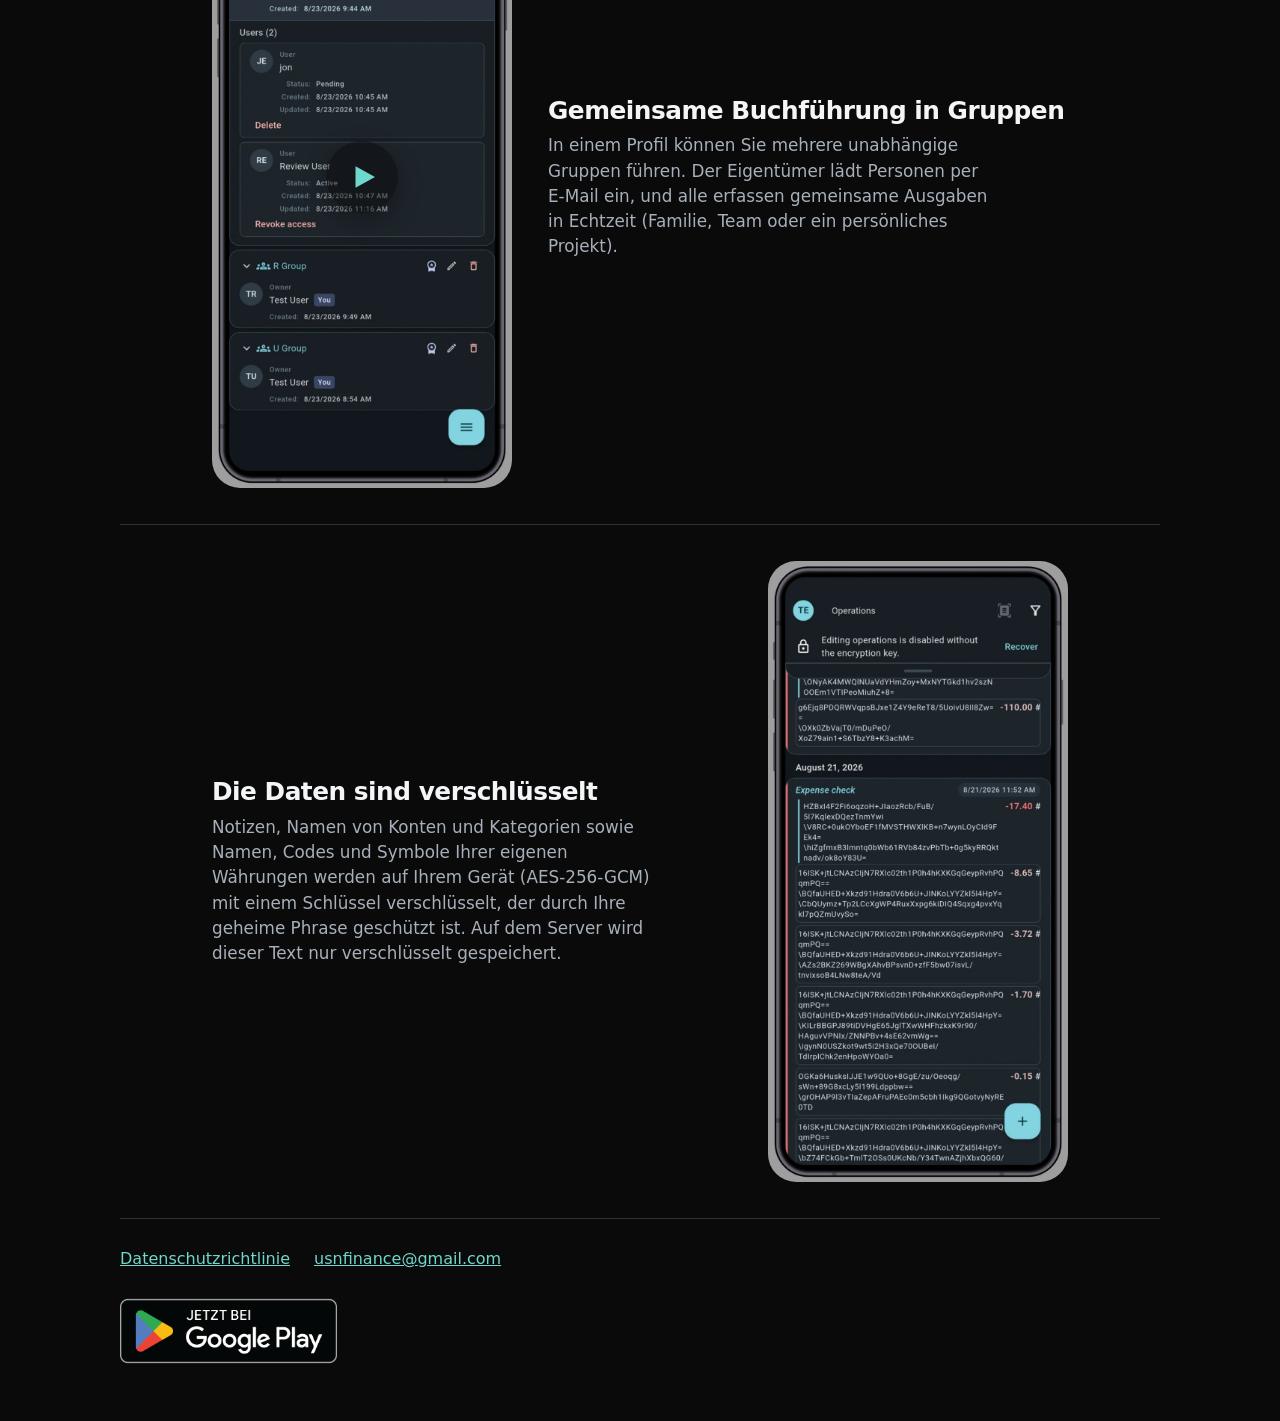
==== commit f4906c0f: "Показать ролик сводки и указать новый домен на страницах. Co-authored-by: Cursor <cursoragent@cursor" ====
--- a/de/index.html
+++ b/de/index.html
@@ -5,14 +5,14 @@
   <meta name="viewport" content="width=device-width, initial-scale=1">
   <title>USN Finance</title>
   <meta name="description" content="USN Finance ist eine App f&#252;r die pers&#246;nliche und gemeinsame Finanzverwaltung.">
-  <link rel="canonical" href="https://usnfinance.github.io/de/">
-  <link rel="alternate" hreflang="uk" href="https://usnfinance.github.io/uk/">
-  <link rel="alternate" hreflang="en" href="https://usnfinance.github.io/en/">
-  <link rel="alternate" hreflang="de" href="https://usnfinance.github.io/de/">
-  <link rel="alternate" hreflang="fr" href="https://usnfinance.github.io/fr/">
-  <link rel="alternate" hreflang="es" href="https://usnfinance.github.io/es/">
-  <link rel="alternate" hreflang="ru" href="https://usnfinance.github.io/ru/">
-  <link rel="alternate" hreflang="x-default" href="https://usnfinance.github.io/en/">
+  <link rel="canonical" href="https://usnfinance.com/de/">
+  <link rel="alternate" hreflang="uk" href="https://usnfinance.com/uk/">
+  <link rel="alternate" hreflang="en" href="https://usnfinance.com/en/">
+  <link rel="alternate" hreflang="de" href="https://usnfinance.com/de/">
+  <link rel="alternate" hreflang="fr" href="https://usnfinance.com/fr/">
+  <link rel="alternate" hreflang="es" href="https://usnfinance.com/es/">
+  <link rel="alternate" hreflang="ru" href="https://usnfinance.com/ru/">
+  <link rel="alternate" hreflang="x-default" href="https://usnfinance.com/en/">
   <link rel="stylesheet" href="../css/site.css">
 </head>
 <body>
@@ -53,7 +53,7 @@
     </article>
 
     <!-- Ролик: сводка, куда уходят деньги. -->
-    <article class="feature" data-video="">
+    <article class="feature" data-video="27gh-ZwMess">
       <figure class="shot">
         <img src="../images/02-summary.jpg" width="801" height="1661" alt="Hier ist die &#220;bersicht Ihrer Vorg&#228;nge">
         <button type="button" class="watch" hidden>Ansehen</button>
@@ -139,7 +139,7 @@
 
   <footer class="wrap foot">
     <div class="foot-links">
-      <a id="privacy" href="https://usnfinance.github.io/privacy-policy/en.html">Datenschutzrichtlinie</a>
+      <a id="privacy" href="https://usnfinance.com/privacy-policy/en.html">Datenschutzrichtlinie</a>
       <a href="mailto:usnfinance@gmail.com">usnfinance@gmail.com</a>
     </div>
     <a class="store" href="https://play.google.com/store/apps/details?id=com.usn.finance">
